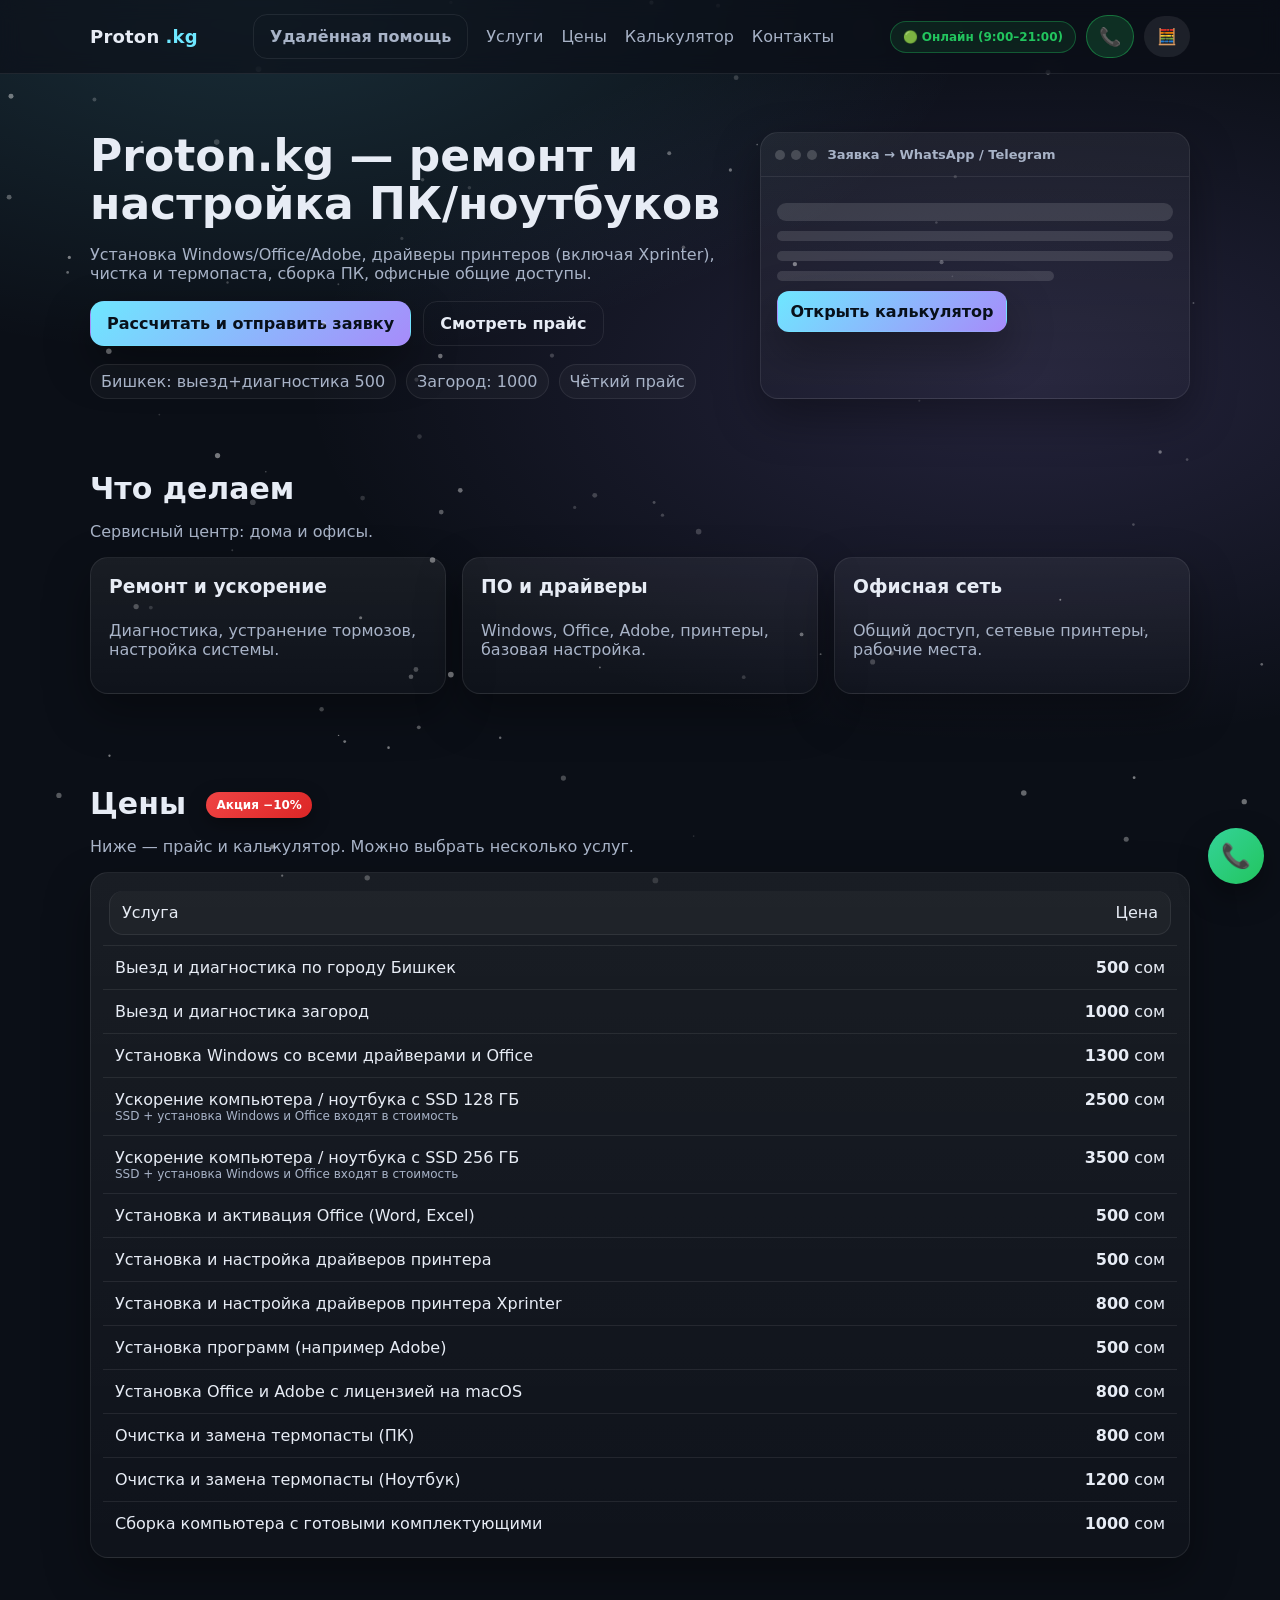
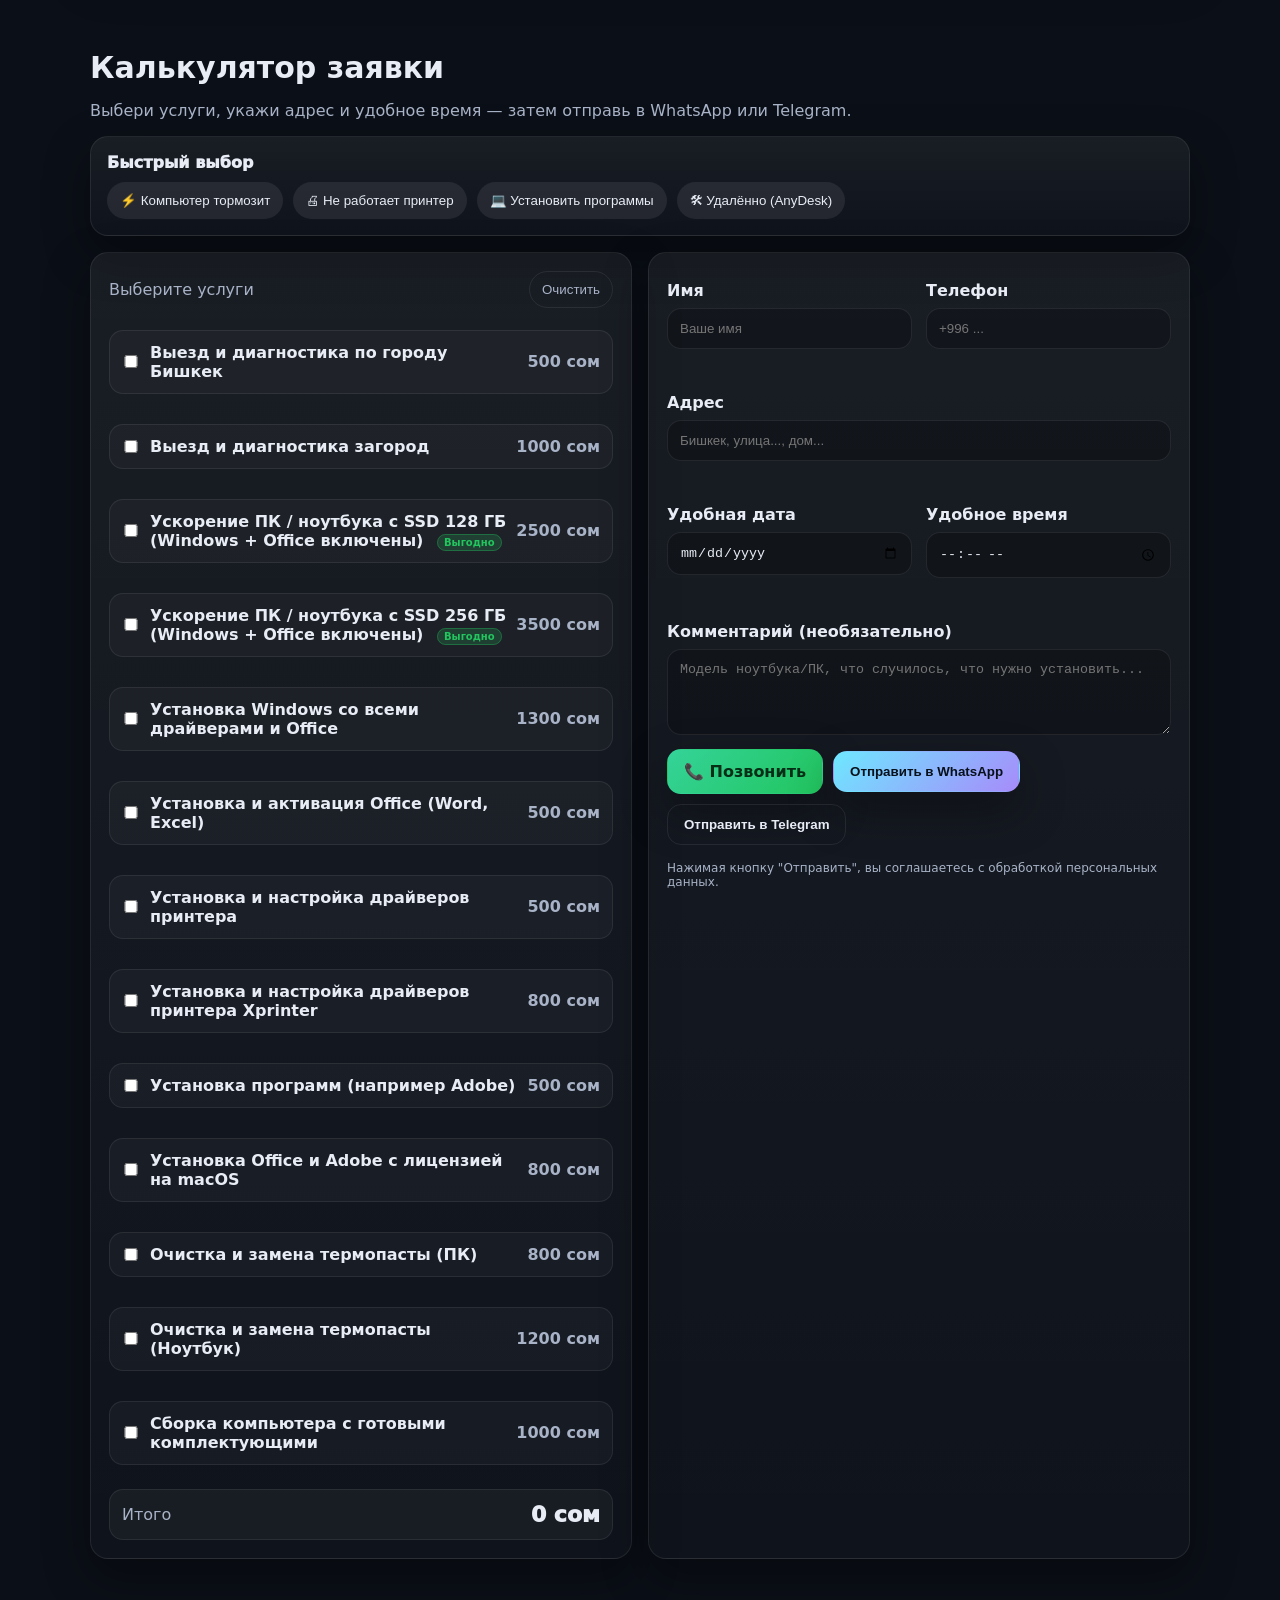
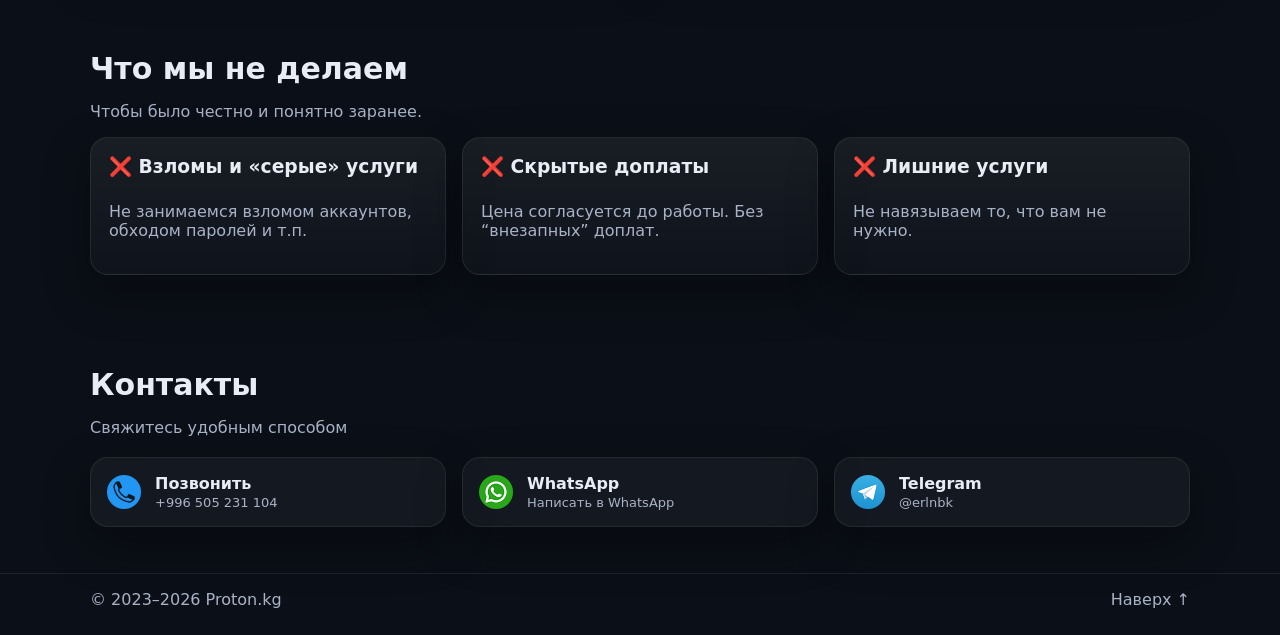
==== index.html @ 46af03fb "Update index.html" ====
<!doctype html>
<html lang="ru">
<head>
  <meta charset="UTF-8" />
  <meta name="viewport" content="width=device-width, initial-scale=1.0" />
  <title>Proton.kg — Сервисный центр ПК и ноутбуков в Бишкеке</title>
  <meta name="description" content="Ремонт ПК и ноутбуков, установка Windows/Office/Adobe, настройка принтеров, офисные сети. Калькулятор цены и заявка в WhatsApp/Telegram." />
  <meta name="theme-color" content="#0b0f17" />
  <link rel="stylesheet" href="styles.css" />
</head>

<body>
  
    <a class="call-float" href="tel:+996700123456" aria-label="Позвонить">
      📞
     </a>

    
    <canvas id="snow" aria-hidden="true"></canvas>
    

  <header class="header">
    <div class="container header__row">
      <a class="logo" href="index.html">Proton<span>.kg</span></a>



      <nav class="nav" id="nav">
        <a class="btn btn--ghost" href="remote.html">Удалённая помощь</a>
        <a href="#services">Услуги</a>
        <a href="#prices">Цены</a>
        <a href="#calc">Калькулятор</a>
        <a href="#contact">Контакты</a>
      </nav>

      <div class="header__actions">
        <span class="status-pill" id="onlineStatus">● Проверяем…</span>
        <a class="chip chip--call" href="tel:+996700123456" title="Позвонить">
           📞
         </a>

        <a class="chip" href="#calc" title="Сделать расчёт">🧮 </a>
        <button class="burger" id="burger" aria-label="Меню" aria-expanded="false">
          <span></span><span></span><span></span>
        </button>
      </div>
    </div>
  </header>

  <main id="top">
    <section class="hero">
      <div class="container hero__grid">
        <div>
          <h1>Proton.kg — ремонт и настройка ПК/ноутбуков</h1>
          <p class="muted">
            Установка Windows/Office/Adobe, драйверы принтеров (включая Xprinter),
            чистка и термопаста, сборка ПК, офисные общие доступы.
          </p>

          <div class="hero__actions">
            <a class="btn" href="#calc">Рассчитать и отправить заявку</a>
            <a class="btn btn--ghost" href="#prices">Смотреть прайс</a>
          </div>

          <div class="badges">
            <span class="badge">Бишкек: выезд+диагностика 500</span>
            <span class="badge">Загород: 1000</span>
            <span class="badge">Чёткий прайс</span>
          </div>
        </div>

        <div class="card preview">
          <div class="preview__head">
            <div class="preview__dots"><span></span><span></span><span></span></div>
            <div class="preview__title">Заявка → WhatsApp / Telegram</div>
          </div>
          <div class="preview__body">
            <div class="preview__line big"></div>
            <div class="preview__line"></div>
            <div class="preview__line"></div>
            <div class="preview__line w"></div>
            <a class="btn btn--small" href="#calc">Открыть калькулятор</a>
          </div>
        </div>
      </div>
    </section>

    <section class="section" id="services">
      <div class="container">
        <h2>Что делаем</h2>
        <p class="muted">Сервисный центр: дома и офисы.</p>

        <div class="grid3">
          <article class="card feature">
            <h3>Ремонт и ускорение</h3>
            <p class="muted">Диагностика, устранение тормозов, настройка системы.</p>
          </article>
          <article class="card feature">
            <h3>ПО и драйверы</h3>
            <p class="muted">Windows, Office, Adobe, принтеры, базовая настройка.</p>
          </article>
          <article class="card feature">
            <h3>Офисная сеть</h3>
            <p class="muted">Общий доступ, сетевые принтеры, рабочие места.</p>
          </article>
        </div>
      </div>
    </section>

    <section class="section" id="prices">
      <div class="container">
        <h2>Цены
             <span class="sale-badge" id="saleBadge">Акция −10%</span>
          </h2>
        <p class="muted">Ниже — прайс и калькулятор. Можно выбрать несколько услуг.</p>

        <div class="card tablecard">
          <div class="table">
            <div class="table__row table__head">
              <div>Услуга</div>
              <div class="right">Цена</div>
            </div>

            <div class="table__row"><div>Выезд и диагностика по городу Бишкек</div><div class="right"><b>500</b> сом</div></div>
            <div class="table__row"><div>Выезд и диагностика загород</div><div class="right"><b>1000</b> сом</div></div>
            <div class="table__row"><div>Установка Windows со всеми драйверами и Office</div><div class="right"><b>1300</b> сом</div></div>
            <div class="table__row">
              <div>
                Ускорение компьютера / ноутбука с SSD 128 ГБ
               <div class="muted tiny">
                 SSD + установка Windows и Office входят в стоимость
                 </div>
               </div>
               <div class="right"><b>2500</b> сом</div>
              </div>

          <div class="table__row">
          <div>
            Ускорение компьютера / ноутбука с SSD 256 ГБ
            <div class="muted tiny">
      SSD + установка Windows и Office входят в стоимость
    </div>
  </div>
  <div class="right"><b>3500</b> сом</div>
</div>
            <div class="table__row"><div>Установка и активация Office (Word, Excel)</div><div class="right"><b>500</b> сом</div></div>
            <div class="table__row"><div>Установка и настройка драйверов принтера</div><div class="right"><b>500</b> сом</div></div>
            <div class="table__row"><div>Установка и настройка драйверов принтера Xprinter</div><div class="right"><b>800</b> сом</div></div>
            <div class="table__row"><div>Установка программ (например Adobe)</div><div class="right"><b>500</b> сом</div></div>
            <div class="table__row"><div>Установка Office и Adobe с лицензией на macOS</div><div class="right"><b>800</b> сом</div></div>
            <div class="table__row"><div>Очистка и замена термопасты (ПК)</div><div class="right"><b>800</b> сом</div></div>
            <div class="table__row"><div>Очистка и замена термопасты (Ноутбук)</div><div class="right"><b>1200</b> сом</div></div>
            <div class="table__row"><div>Сборка компьютера с готовыми комплектующими</div><div class="right"><b>1000</b> сом</div></div>
          </div>
        </div>
      </div>
    </section>

    <!-- КАЛЬКУЛЯТОР -->
    <section class="section" id="calc">
      <div class="container">
        <h2>Калькулятор заявки</h2>
        <p class="muted">Выбери услуги, укажи адрес и удобное время — затем отправь в WhatsApp или Telegram.</p>
       <div class="card quick">
  <div class="quick__title">Быстрый выбор</div>
  <div class="quick__btns">
    <button class="chip" type="button" data-quick="slow">⚡ Компьютер тормозит</button>
    <button class="chip" type="button" data-quick="printer">🖨 Не работает принтер</button>
    <button class="chip" type="button" data-quick="programs">💻 Установить программы</button>
    <button class="chip" type="button" data-quick="remote">🛠 Удалённо (AnyDesk)</button>
  </div>
</div>

        <div class="grid2">
          <div class="card calc">
            <div class="calc__top">
              <div class="muted">Выберите услуги</div>
              <button class="chip chip--ghost" id="clearAll" type="button">Очистить</button>
            </div>

            <div class="calc__list" id="serviceList">
              <!-- чекбоксы генерируются JS -->
            </div>

            <div class="calc__sum">
              <div class="muted">Итого</div>
              <div class="sum"><span id="total">0</span> сом</div>
            </div>
          </div>

          <div class="card formcard">
            <form id="orderForm" novalidate>
              <div class="row">
                <label>
                  Имя
                  <input name="name" type="text" placeholder="Ваше имя" minlength="2" required />
                  <small class="err" data-err="name"></small>
                </label>

                <label>
                  Телефон
                  <input name="phone" type="tel" placeholder="+996 ..." required />
                  <small class="err" data-err="phone"></small>
                </label>
              </div>

              <label>
                Адрес
                <input name="address" type="text" placeholder="Бишкек, улица..., дом..." required />
                <small class="err" data-err="address"></small>
              </label>

              <div class="row">
                <label>
                  Удобная дата
                  <input name="date" type="date" required />
                  <small class="err" data-err="date"></small>
                </label>

                <label>
                  Удобное время
                  <input name="time" type="time" required />
                  <small class="err" data-err="time"></small>
                </label>
              </div>

              <label>
                Комментарий (необязательно)
                <textarea name="comment" rows="4" placeholder="Модель ноутбука/ПК, что случилось, что нужно установить..."></textarea>
              </label>

              <div class="form__actions">
                <a class="btn btn--call btn--icon" href="tel:+996505231104">
                     📞 Позвонить
                </a>
                <button class="btn" type="button" id="sendWA">Отправить в WhatsApp</button>
                <button class="btn btn--ghost" type="button" id="sendTG">Отправить в Telegram</button>
              </div>

              <p class="muted" id="orderStatus" aria-live="polite"></p>

              <p class="muted tiny">
                Нажимая кнопку "Отправить", вы соглашаетесь с обработкой персональных данных.
              </p>
            </form>
          </div>
        </div>
      </div>
    </section>
    <section class="section" id="not-do">
  <div class="container">
    <h2>Что мы не делаем</h2>
    <p class="muted">Чтобы было честно и понятно заранее.</p>

    <div class="grid3">
      <div class="card feature">
        <h3>❌ Взломы и «серые» услуги</h3>
        <p class="muted">Не занимаемся взломом аккаунтов, обходом паролей и т.п.</p>
      </div>
      <div class="card feature">
        <h3>❌ Скрытые доплаты</h3>
        <p class="muted">Цена согласуется до работы. Без “внезапных” доплат.</p>
      </div>
      <div class="card feature">
        <h3>❌ Лишние услуги</h3>
        <p class="muted">Не навязываем то, что вам не нужно.</p>
      </div>
    </div>
  </div>
</section>


    <section class="section" id="contact">
  <div class="container">
    <h2>Контакты</h2>
    <p class="muted">Свяжитесь удобным способом</p>

    <div class="contacts-grid">
      
      <!-- ЗВОНОК -->
      <a class="contact-card" href="tel:+996700123456">
        <img src="assets/icons/phone.png" alt="Позвонить">
        <div>
          <div class="contact-title">Позвонить</div>
          <div class="contact-sub">+996 505 231 104</div>
        </div>
      </a>

      <!-- WHATSAPP -->
      <a class="contact-card" 
         href="https://wa.me/996505231104" 
         target="_blank" rel="noopener">
        <img src="assets/icons/whatsapp.png" alt="WhatsApp">
        <div>
          <div class="contact-title">WhatsApp</div>
          <div class="contact-sub">Написать в WhatsApp</div>
        </div>
      </a>

      <!-- TELEGRAM -->
      <a class="contact-card" 
         href="https://t.me/erlnbk" 
         target="_blank" rel="noopener">
        <img src="assets/icons/telegram.png" alt="Telegram">
        <div>
          <div class="contact-title">Telegram</div>
          <div class="contact-sub">@erlnbk</div>
        </div>
      </a>

    </div>
  </div>
</section>

  </main>

  <footer class="footer">
    <div class="container footer__row">
      <span class="muted">© 2023–<span id="year"></span> Proton.kg</span>
      <a class="muted" href="#top">Наверх ↑</a>
    </div>
  </footer>

  <script src="script.js"></script>
</body>
</html>
---- styles.css ----
:root{
  --bg:#0b0f17;
  --card:#121826;
  --text:#e7ecf5;
  --muted:#a8b3c7;
  --line:rgba(255,255,255,.08);
  --accent:#6ee7ff;
  --accent2:#a78bfa;
  --shadow: 0 18px 45px rgba(0,0,0,.35);
  --r:18px;
}

*{box-sizing:border-box}
html{scroll-behavior:smooth}
body{
  margin:0;
  font-family: ui-sans-serif, system-ui, -apple-system, Segoe UI, Roboto, Arial, "Noto Sans";
  background: radial-gradient(1200px 600px at 20% 0%, rgba(110,231,255,.14), transparent 60%),
              radial-gradient(1200px 600px at 80% 10%, rgba(167,139,250,.16), transparent 60%),
              var(--bg);
  color:var(--text);
}

a{color:inherit; text-decoration:none}
.container{width:min(1100px, 92%); margin:0 auto}

.muted{color:var(--muted)}
.right{text-align:right}
.tiny{font-size:12px}

.header{
  position:sticky; top:0; z-index:50;
  background: rgba(11,15,23,.65);
  backdrop-filter: blur(10px);
  border-bottom:1px solid var(--line);
}
.header__row{
  display:flex; align-items:center; justify-content:space-between;
  padding:14px 0;
  gap:14px;
}
.logo{
  font-weight:900;
  letter-spacing:.2px;
  font-size:18px;
}
.logo span{color:var(--accent)}

.nav{display:flex; gap:18px; align-items:center}
.nav a{color:var(--muted)}
.nav a:hover{color:var(--text)}

.header__actions{display:flex; align-items:center; gap:10px}

.burger{
  display:none;
  width:44px; height:40px;
  border:1px solid var(--line);
  border-radius:12px;
  background:transparent;
  cursor:pointer;
}
.burger span{
  display:block; height:2px; width:18px;
  background:var(--text);
  margin:4px auto;
  transition:.2s;
}

.hero{padding:58px 0 26px}
.hero__grid{
  display:grid;
  grid-template-columns: 1.2fr .8fr;
  gap:26px;
  align-items:stretch;
}
h1{font-size:44px; line-height:1.1; margin:0 0 12px}
h2{font-size:30px; margin:0 0 10px}
h3{margin:0 0 8px}

.hero__actions{display:flex; gap:12px; margin:18px 0}
.btn{
  display:inline-flex; align-items:center; justify-content:center;
  padding:12px 16px;
  border-radius:14px;
  border:1px solid transparent;
  background: linear-gradient(135deg, var(--accent), var(--accent2));
  color:#08101a;
  font-weight:800;
  box-shadow: var(--shadow);
  cursor:pointer;
}
.btn:hover{transform: translateY(-1px)}
.btn--ghost{
  background:transparent;
  color:var(--text);
  border-color: var(--line);
  box-shadow:none;
}
.btn--small{padding:10px 12px; border-radius:12px; font-weight:800}

.chip{
  display:inline-flex; align-items:center; justify-content:center;
  gap:8px;
  padding:10px 12px;
  border-radius:999px;
  border:1px solid transparent;
  background: rgba(255,255,255,.08);
  color:var(--text);
}
.chip:hover{background: rgba(255,255,255,.11)}
.chip--ghost{background:transparent; border-color:var(--line); color:var(--muted)}

.badges{display:flex; gap:10px; flex-wrap:wrap}
.badge{
  padding:7px 10px;
  border:1px solid var(--line);
  border-radius:999px;
  color:var(--muted);
  background: rgba(255,255,255,.03);
}

.mini{
  margin-top:16px;
  display:grid;
  grid-template-columns:repeat(3,1fr);
  gap:12px;
}
.mini__item{
  border:1px solid var(--line);
  border-radius: var(--r);
  padding:12px;
  background: rgba(255,255,255,.03);
}
.mini__k{font-weight:800}
.mini__v{font-size:20px; font-weight:900; margin-top:6px}
.mini__s{font-size:12px; margin-top:4px}

.section{padding:46px 0}

.card{
  background: linear-gradient(180deg, rgba(255,255,255,.06), rgba(255,255,255,.02));
  border:1px solid var(--line);
  border-radius: var(--r);
  box-shadow: var(--shadow);
}

.preview{overflow:hidden}
.preview__head{
  display:flex; align-items:center; gap:10px;
  padding:14px;
  border-bottom:1px solid var(--line);
}
.preview__dots{display:flex; gap:6px}
.preview__dots span{
  width:10px; height:10px; border-radius:999px;
  background: rgba(255,255,255,.18);
}
.preview__title{color:var(--muted); font-weight:700; font-size:13px}

.preview__body{padding:16px}
.preview__line{
  height:10px; border-radius:999px;
  background: rgba(255,255,255,.12);
  margin:10px 0;
}
.preview__line.big{height:18px}
.preview__line.w{width:70%}
.preview__tiles{display:grid; grid-template-columns:repeat(3,1fr); gap:10px; margin:14px 0}
.tile{
  padding:12px;
  border-radius:14px;
  background: rgba(255,255,255,.08);
  border:1px solid var(--line);
}
.tile__t{font-weight:900}
.tile__s{font-size:12px; margin-top:4px}

.grid3{
  display:grid;
  grid-template-columns: repeat(3, 1fr);
  gap:16px;
  margin-top:16px;
}
.grid2{
  display:grid;
  grid-template-columns: 1fr 1fr;
  gap:16px;
  margin-top:16px;
}
.feature{padding:18px}
.faq{padding:18px}

.section__head{
  display:flex;
  align-items:flex-end;
  justify-content:space-between;
  gap:14px;
  flex-wrap:wrap;
}
.tools{display:flex; gap:10px; align-items:center}

.search{
  width:min(420px, 86vw);
  padding:12px 12px;
  border-radius:14px;
  border:1px solid var(--line);
  background: rgba(0,0,0,.22);
  color:var(--text);
  outline:none;
}
.search:focus{border-color: rgba(110,231,255,.45)}

.tablecard{padding:12px}
.table{display:flex; flex-direction:column}
.table__row{
  display:grid;
  grid-template-columns: 1fr 160px;
  gap:12px;
  padding:12px;
  border-top:1px solid var(--line);
}
.table__row:first-child{border-top:none}
.table__head{
  background: rgba(255,255,255,.03);
  border-radius: 14px;
  border:1px solid var(--line);
  margin:6px 6px 10px;
}
.table__head + .table__row{border-top:1px solid var(--line)}
.name{line-height:1.2}
.table__footer{padding:10px 12px}

.contactcard{padding:18px}
.contactcard__row{
  display:flex; justify-content:space-between; gap:12px;
  padding:10px 0;
  border-bottom:1px solid var(--line);
}
.contactcard__row:last-of-type{border-bottom:none}
.contactcard__v{font-weight:900}
.contactcard__cta{display:flex; gap:12px; margin-top:16px; flex-wrap:wrap}

.formcard{padding:18px}
label{display:block; font-weight:800; margin:10px 0; color:var(--text)}
input, textarea{
  width:100%;
  margin-top:8px;
  padding:12px 12px;
  border-radius:14px;
  border:1px solid var(--line);
  background: rgba(0,0,0,.22);
  color:var(--text);
  outline:none;
}
input:focus, textarea:focus{border-color: rgba(110,231,255,.45)}
.row{display:grid; grid-template-columns:1fr 1fr; gap:14px}
.err{display:block; min-height:18px; margin-top:6px; color:#ffb4b4; font-weight:700}
.form__actions{display:flex; gap:10px; align-items:center; flex-wrap:wrap; margin-top:10px}

.footer{
  border-top:1px solid var(--line);
  padding:16px 0 26px;
}
.footer__row{display:flex; justify-content:space-between; align-items:center}

@media (max-width: 900px){
  h1{font-size:36px}
  .hero__grid{grid-template-columns:1fr}
  .mini{grid-template-columns:1fr}
}

@media (max-width: 720px){
  .nav{
    position:fixed; inset:64px 16px auto 16px;
    background: rgba(18,24,38,.94);
    border:1px solid var(--line);
    border-radius: var(--r);
    padding:14px;
    display:none;
    flex-direction:column;
    gap:12px;
  }
  .nav.open{display:flex}
  .burger{display:block}
  .grid3{grid-template-columns:1fr}
  .grid2{grid-template-columns:1fr}
  .row{grid-template-columns:1fr}
  .table__row{grid-template-columns:1fr; }
  .right{text-align:left}
}


/* --- Calculator styles --- */
.calc{padding:18px}
.calc__top{display:flex; align-items:center; justify-content:space-between; gap:12px; flex-wrap:wrap}
.calc__list{margin-top:12px; display:flex; flex-direction:column; gap:10px}
.sitem{
  display:grid;
  grid-template-columns: 18px 1fr auto;
  gap:10px;
  align-items:center;
  padding:12px;
  border-radius:14px;
  border:1px solid var(--line);
  background: rgba(255,255,255,.03);
  cursor:pointer;
}
.sitem input{margin:0}
.sitem__name{font-weight:800}
.sitem__price{color:var(--muted); font-weight:800}
.calc__sum{
  margin-top:14px;
  display:flex;
  justify-content:space-between;
  align-items:center;
  padding:12px;
  border-radius:14px;
  border:1px solid var(--line);
  background: rgba(255,255,255,.04);
}
.sum{font-size:22px; font-weight:1000}
/* --- Icons in buttons --- */
.btn--icon { gap: 10px; }
.icon{
  width:18px; height:18px;
  object-fit:contain;
  filter: drop-shadow(0 6px 12px rgba(0,0,0,.35));
}

/* --- New Year Garland --- */
.ny-garland{
  position: fixed;
  top: 56px; /* чуть ниже шапки */
  left: 0;
  width: 100%;
  height: 14px;
  z-index: 60;
  pointer-events: none;
  display:flex;
  justify-content:center;
  gap:10px;
  padding: 0 12px;
  opacity: .95;
}
.ny-garland::before{
  content:"";
  width: min(980px, 92%);
  height: 14px;
  border-top: 2px solid rgba(255,255,255,.18);
  border-radius: 999px;
  display:block;
}
.ny-garland::after{
  content:"";
  position:absolute;
  width: min(980px, 92%);
  height: 14px;
  top: -2px;
  left: 50%;
  transform: translateX(-50%);
  background:
    radial-gradient(circle at 6% 90%, rgba(255,70,70,.95) 0 4px, transparent 5px),
    radial-gradient(circle at 16% 90%, rgba(255,220,90,.95) 0 4px, transparent 5px),
    radial-gradient(circle at 26% 90%, rgba(110,231,255,.95) 0 4px, transparent 5px),
    radial-gradient(circle at 36% 90%, rgba(167,139,250,.95) 0 4px, transparent 5px),
    radial-gradient(circle at 46% 90%, rgba(90,255,170,.95) 0 4px, transparent 5px),
    radial-gradient(circle at 56% 90%, rgba(255,150,70,.95) 0 4px, transparent 5px),
    radial-gradient(circle at 66% 90%, rgba(255,70,200,.95) 0 4px, transparent 5px),
    radial-gradient(circle at 76% 90%, rgba(110,231,255,.95) 0 4px, transparent 5px),
    radial-gradient(circle at 86% 90%, rgba(255,220,90,.95) 0 4px, transparent 5px),
    radial-gradient(circle at 96% 90%, rgba(255,70,70,.95) 0 4px, transparent 5px);
  filter: drop-shadow(0 10px 18px rgba(0,0,0,.35));
  animation: twinkle 2.2s infinite ease-in-out;
}
@keyframes twinkle{
  0%, 100% { opacity:.65; }
  50% { opacity:1; }
}

/* --- Snow canvas --- */
#snow{
  position: fixed;
  inset: 0;
  width: 100%;
  height: 100%;
  z-index: 20;
  pointer-events: none;
  opacity: .55;
}
@media (prefers-reduced-motion: reduce){
  #snow{ display:none; }
  .ny-garland::after{ animation:none; }
}
/* --- Call button --- */
.btn--call{
  background: linear-gradient(135deg, #34d399, #22c55e);
  color:#052e16;
  font-weight:900;
}
.btn--call:hover{
  transform: translateY(-1px) scale(1.02);
}

.chip--call{
  background: rgba(34,197,94,.18);
  border:1px solid rgba(34,197,94,.45);
  font-size:18px;
}
.chip--call:hover{
  background: rgba(34,197,94,.28);
}
.call-float{
  position: fixed;
  right: 16px;
  bottom: 16px;
  width: 56px;
  height: 56px;
  border-radius: 50%;
  background: linear-gradient(135deg, #34d399, #22c55e);
  display:flex;
  align-items:center;
  justify-content:center;
  font-size:24px;
  color:#052e16;
  box-shadow: 0 12px 30px rgba(0,0,0,.35);
  z-index: 80;
}
.call-float:hover{
  transform: scale(1.06);
}
.call-float:active{
  transform: scale(0.98);
}
/* === Santa Hat on .kg === */
.kg-santa{
  position: relative;
  display: inline-block;
  margin-left: 2px;
  color: var(--accent);
  font-weight: 900;
}

.santa-hat{
  position: absolute;
  top: -14px;
  left: -6px;
  width: 34px;
  height: 18px;
  background: #d32f2f;
  border-radius: 6px 6px 12px 12px;
  transform: rotate(-12deg);
  box-shadow: 0 4px 10px rgba(0,0,0,.35);
}

.santa-hat::before{
  content:"";
  position:absolute;
  top:-6px;
  left:6px;
  width:22px;
  height:10px;
  background:#fff;
  border-radius:999px;
}

.santa-hat::after{
  content:"";
  position:absolute;
  right:-6px;
  top:8px;
  width:8px;
  height:8px;
  background:#fff;
  border-radius:50%;
  box-shadow: 0 2px 6px rgba(0,0,0,.25);
}

/* Адаптация под мобильные */
@media (max-width: 480px){
  .santa-hat{
    transform: rotate(-10deg) scale(.9);
    top:-12px;
  }
}
/* === Santa Hat on .kg (subtle) === */
.kg-santa{
  position: relative;
  display: inline-block;
  margin-left: 2px;
  color: var(--accent);
  font-weight: 900;
}

.santa-hat{
  position: absolute;
  top: -13px;
  left: -6px;
  width: 32px;
  height: 16px;
  background: #d32f2f;
  border-radius: 6px 6px 12px 12px;
  transform: rotate(-10deg);
  box-shadow: 0 4px 10px rgba(0,0,0,.28);
  transform-origin: 10px 14px;
  animation: hat-sway 3.8s ease-in-out infinite;
  opacity: .95;
}

.santa-hat::before{
  content:"";
  position:absolute;
  top:-6px;
  left:6px;
  width:22px;
  height:9px;
  background:#fff;
  border-radius:999px;
  box-shadow: 0 2px 6px rgba(0,0,0,.12);
}

.santa-hat::after{
  content:"";
  position:absolute;
  right:-6px;
  top:8px;
  width:8px;
  height:8px;
  background:#fff;
  border-radius:50%;
  box-shadow: 0 2px 6px rgba(0,0,0,.18);
}

@keyframes hat-sway{
  0%, 100% { transform: rotate(-10deg) translateY(0); }
  50%      { transform: rotate(-6deg) translateY(1px); }
}

/* Уважение к настройке "уменьшить анимации" */
@media (prefers-reduced-motion: reduce){
  .santa-hat{ animation: none; }
}

/* Чуть меньше на очень маленьких экранах */
@media (max-width: 480px){
  .santa-hat{
    top:-12px;
    transform: rotate(-10deg) scale(.92);
  }
}
/* === New Year Sale Badge === */
.sale-badge{
  display:inline-block;
  margin-left:10px;
  padding:6px 10px;
  font-size:12px;
  font-weight:900;
  border-radius:999px;
  background: linear-gradient(135deg, #ef4444, #dc2626);
  color:#fff;
  vertical-align:middle;
  box-shadow: 0 6px 18px rgba(0,0,0,.35);
}
.sale-badge:hover{
  transform: translateY(-1px) scale(1.05);
}
.tag-mini{
  margin-left:8px;
  padding:2px 6px;
  font-size:10px;
  font-weight:900;
  border-radius:999px;
  background: rgba(34,197,94,.18);
  color:#22c55e;
  border:1px solid rgba(34,197,94,.35);
}
/* === Clickable Contacts === */
.contacts-grid{
  margin-top:20px;
  display:grid;
  grid-template-columns: repeat(3, 1fr);
  gap:16px;
}

.contact-card{
  display:flex;
  align-items:center;
  gap:14px;
  padding:16px;
  border-radius:18px;
  border:1px solid var(--line);
  background: rgba(255,255,255,.04);
  box-shadow: var(--shadow);
  transition: transform .2s ease, background .2s ease;
}

.contact-card:hover{
  transform: translateY(-2px);
  background: rgba(255,255,255,.07);
}

.contact-card img{
  width:34px;
  height:34px;
  object-fit:contain;
}

.contact-title{
  font-weight:900;
  font-size:16px;
}

.contact-sub{
  font-size:13px;
  color:var(--muted);
  margin-top:2px;
}

/* Mobile */
@media (max-width: 720px){
  .contacts-grid{
    grid-template-columns:1fr;
  }
}
.nav a.active{ color: var(--text); font-weight: 900; }
/* Ровные карточки в гриде */
.grid3 > .card{
  height: 100%;
  display: flex;
  flex-direction: column;
}

/* Внутри прайс-карточек кнопку вниз */
.price{
  display:flex;
  flex-direction:column;
  height:100%;
}

.price .btn{
  margin-top:auto;     /* кнопка всегда внизу */
  align-self:flex-start;
}
/* === Online status pill === */
.status-pill{
  display:inline-flex;
  align-items:center;
  gap:8px;
  padding:8px 12px;
  border-radius:999px;
  border:1px solid var(--line);
  background: rgba(255,255,255,.04);
  color: var(--muted);
  font-weight:900;
  font-size:12px;
  white-space: nowrap;
}
.status-pill.on{ color:#22c55e; border-color: rgba(34,197,94,.35); background: rgba(34,197,94,.10); }
.status-pill.off{ color:#f59e0b; border-color: rgba(245,158,11,.35); background: rgba(245,158,11,.10); }
/* === Quick scenarios === */
.quick{ padding:16px; margin-top:16px; }
.quick__title{ font-weight:1000; margin-bottom:10px; }
.quick__btns{ display:flex; gap:10px; flex-wrap:wrap; }
/* === Logo hover animation (clean & subtle) === */
.logo{
  display:flex;
  align-items:center;
  gap:6px;
  transition: transform .25s ease;
  will-change: transform;
}

.logo-img{
  height:34px;
  width:auto;
  transition:
    transform .35s ease,
    filter .35s ease;
  will-change: transform;
}

.kg-santa{
  transition:
    color .25s ease,
    transform .25s ease;
}

/* Hover effect */
.logo:hover{
  transform: translateY(-1px);
}

.logo:hover .logo-img{
  transform: scale(1.03);
  filter: drop-shadow(0 6px 14px rgba(110,231,255,.25));
}

.logo:hover .kg-santa{
  color: var(--accent);
  transform: translateY(-1px);
}

/* Santa hat reacts slightly */
.logo:hover .santa-hat{
  animation: hat-hover 0.9s ease-in-out;
}

/* Gentle hat movement */
@keyframes hat-hover{
  0%   { transform: rotate(-10deg) translateY(0); }
  50%  { transform: rotate(-6deg) translateY(1px); }
  100% { transform: rotate(-10deg) translateY(0); }
}

/* Respect reduced motion */
@media (prefers-reduced-motion: reduce){
  .logo,
  .logo-img,
  .kg-santa,
  .santa-hat{
    transition:none;
    animation:none;
  }
}
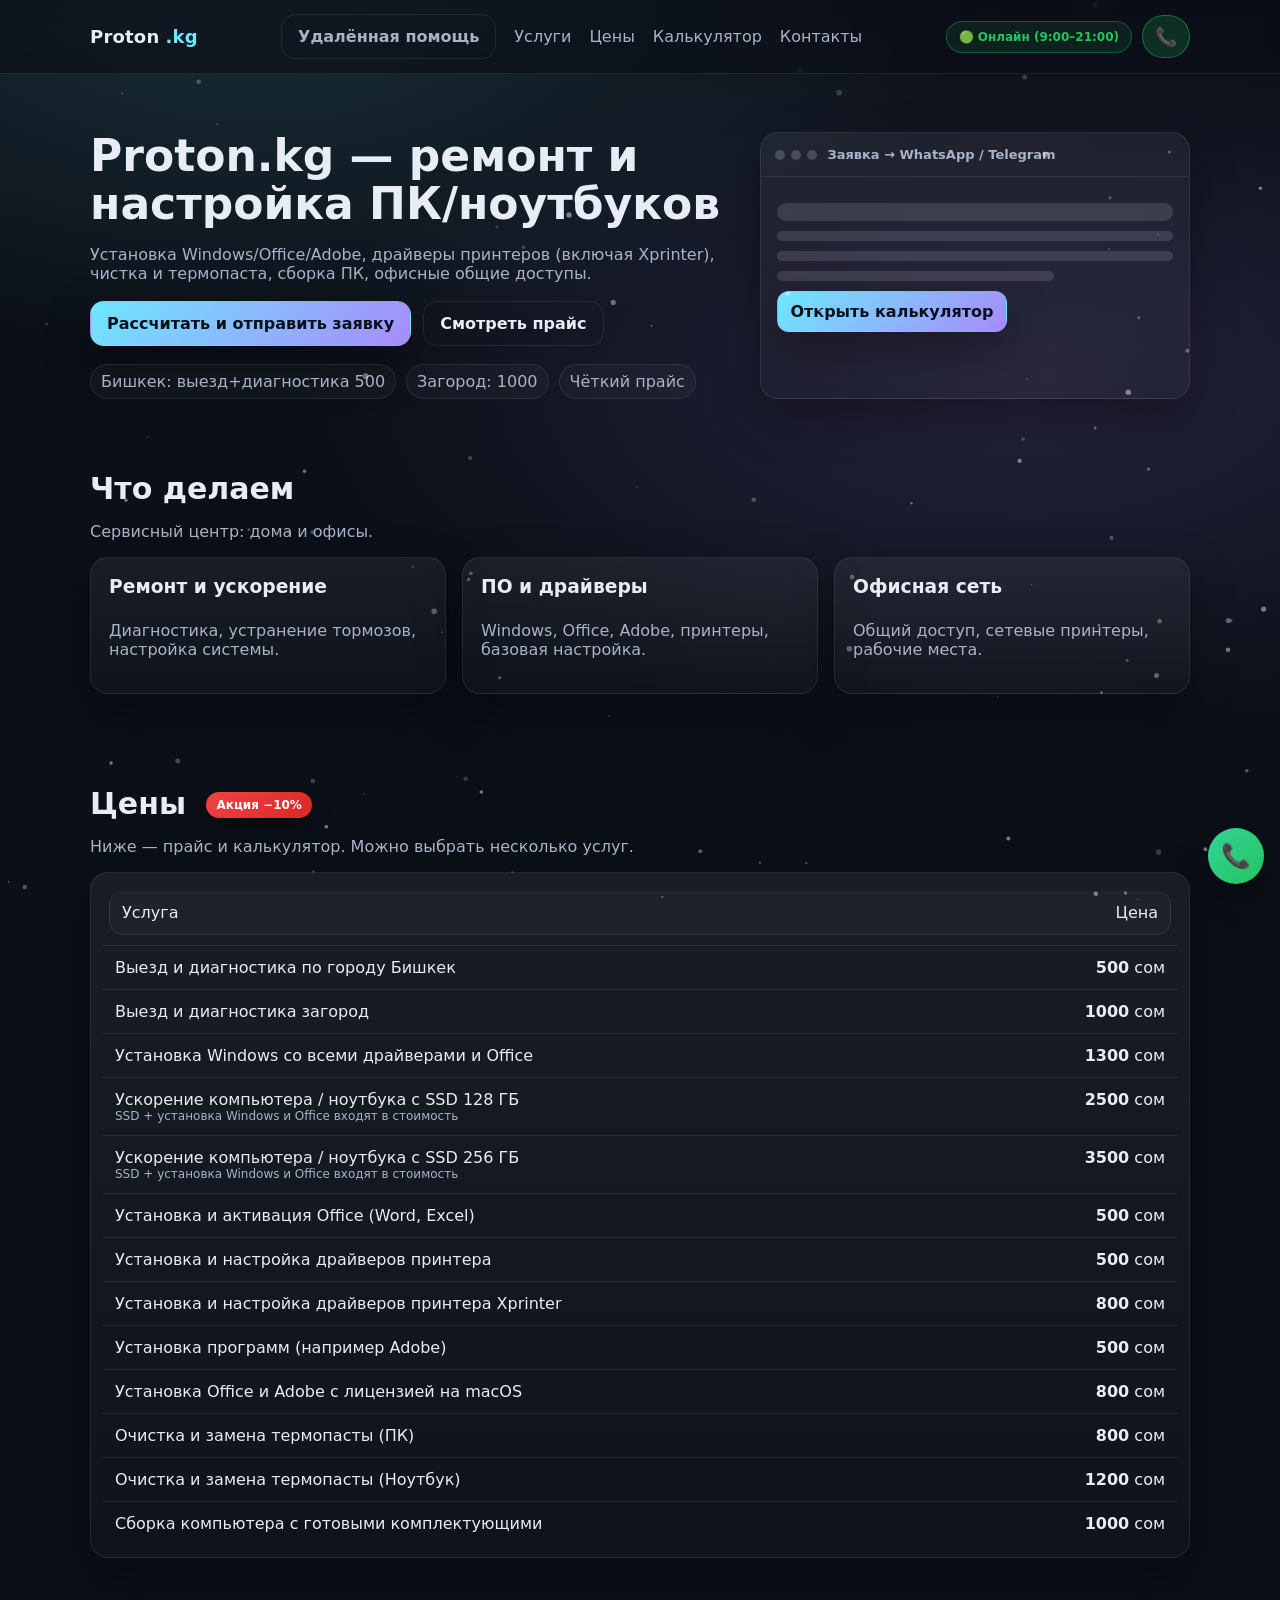
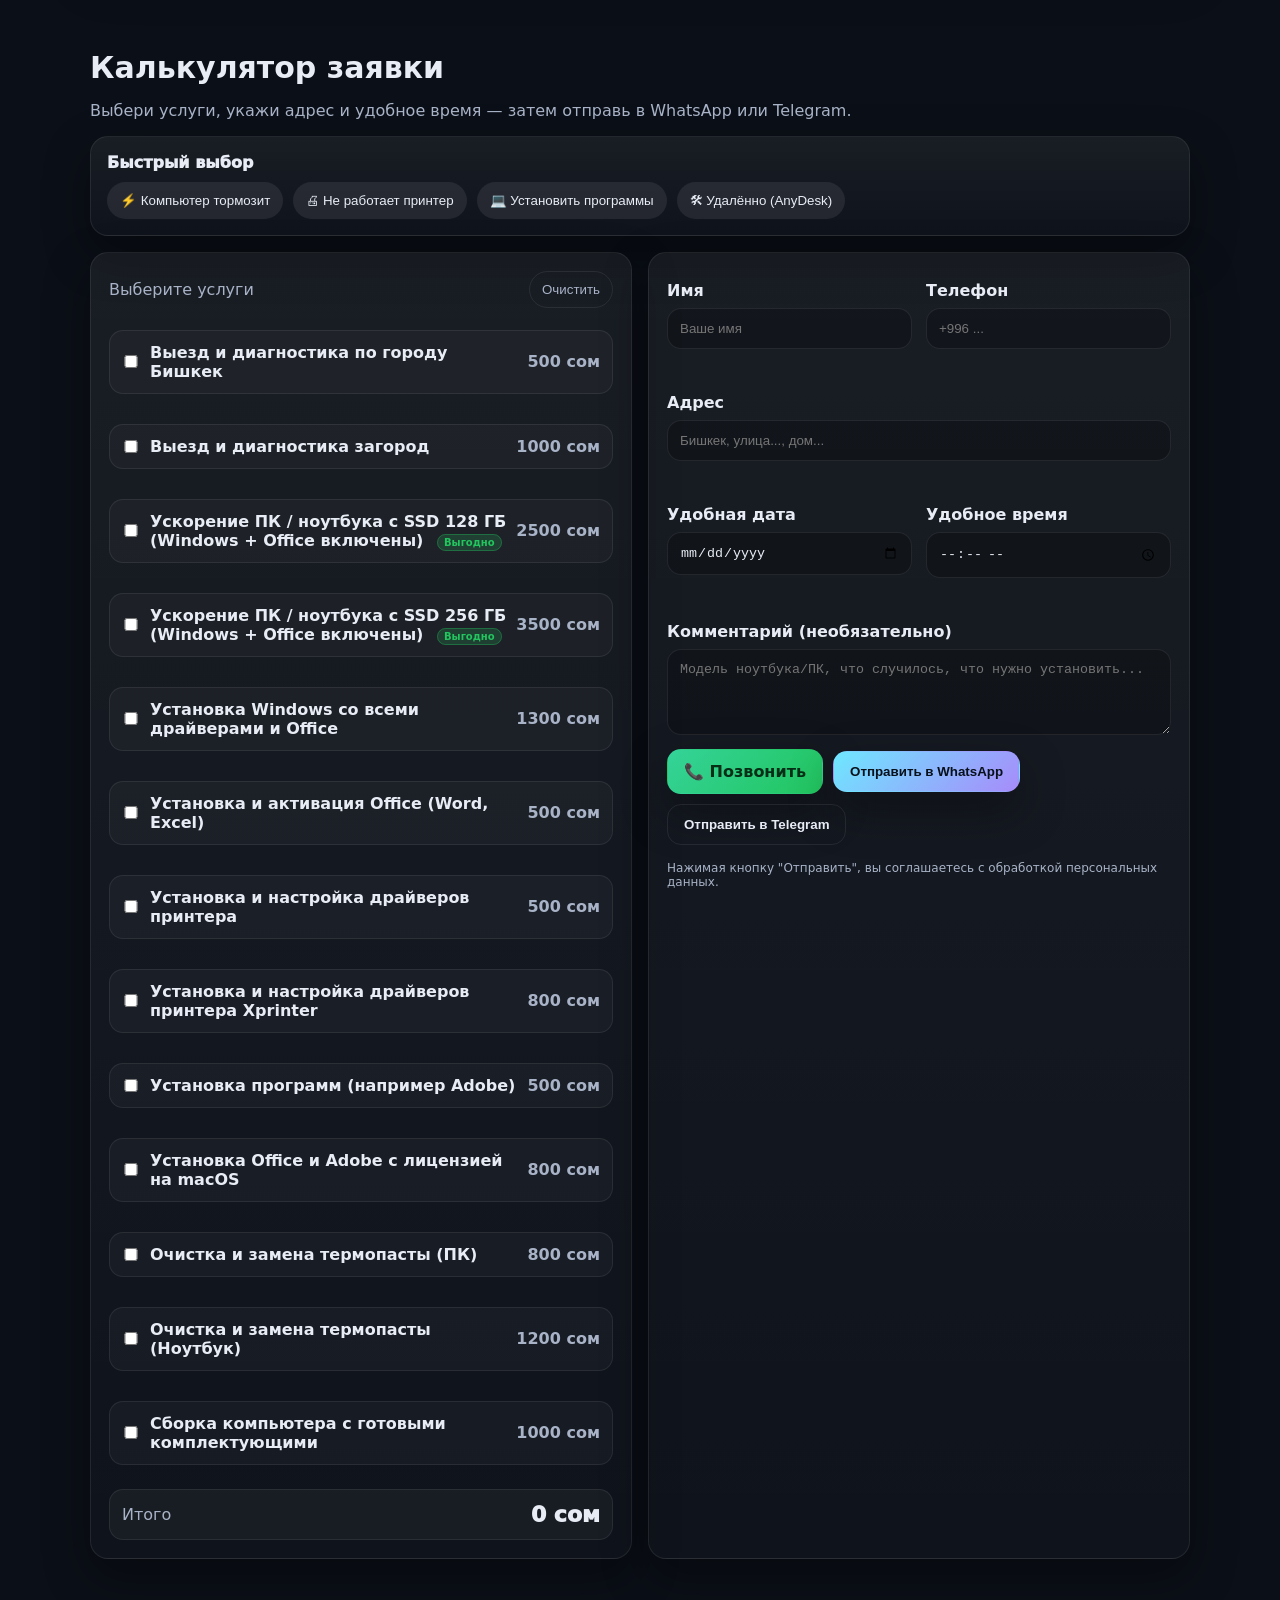
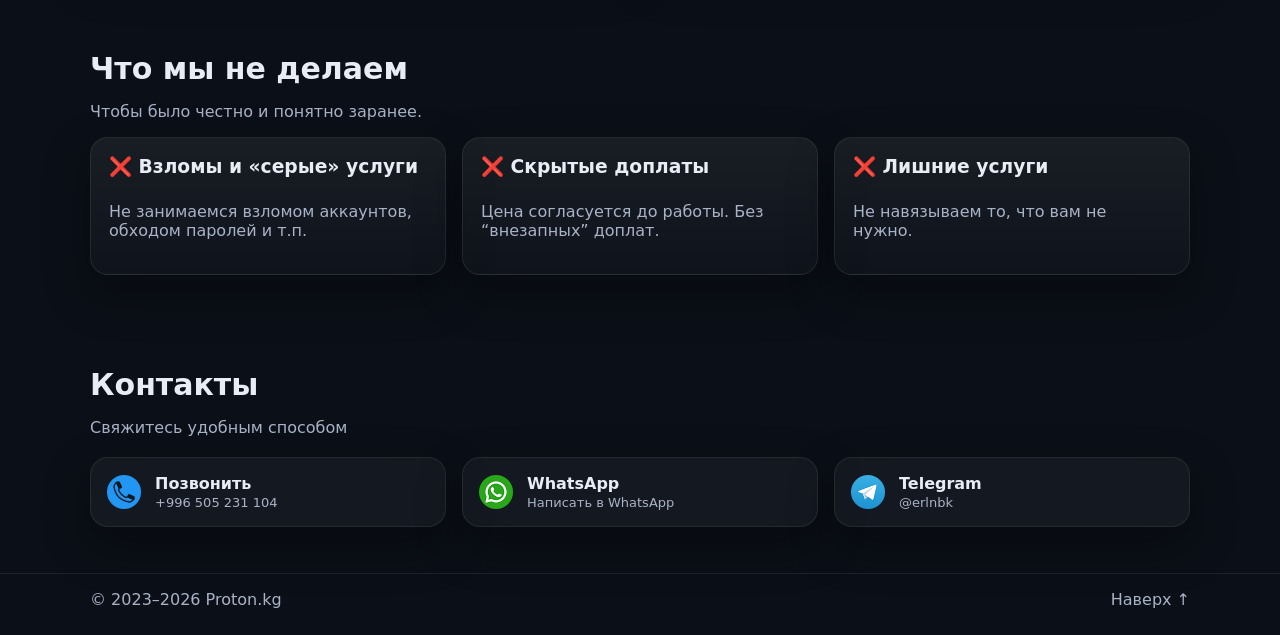
==== commit 8329c238: "Update index.html" ====
--- a/index.html
+++ b/index.html
@@ -38,8 +38,6 @@
         <a class="chip chip--call" href="tel:+996700123456" title="Позвонить">
            📞
          </a>
-
-        <a class="chip" href="#calc" title="Сделать расчёт">🧮 </a>
         <button class="burger" id="burger" aria-label="Меню" aria-expanded="false">
           <span></span><span></span><span></span>
         </button>
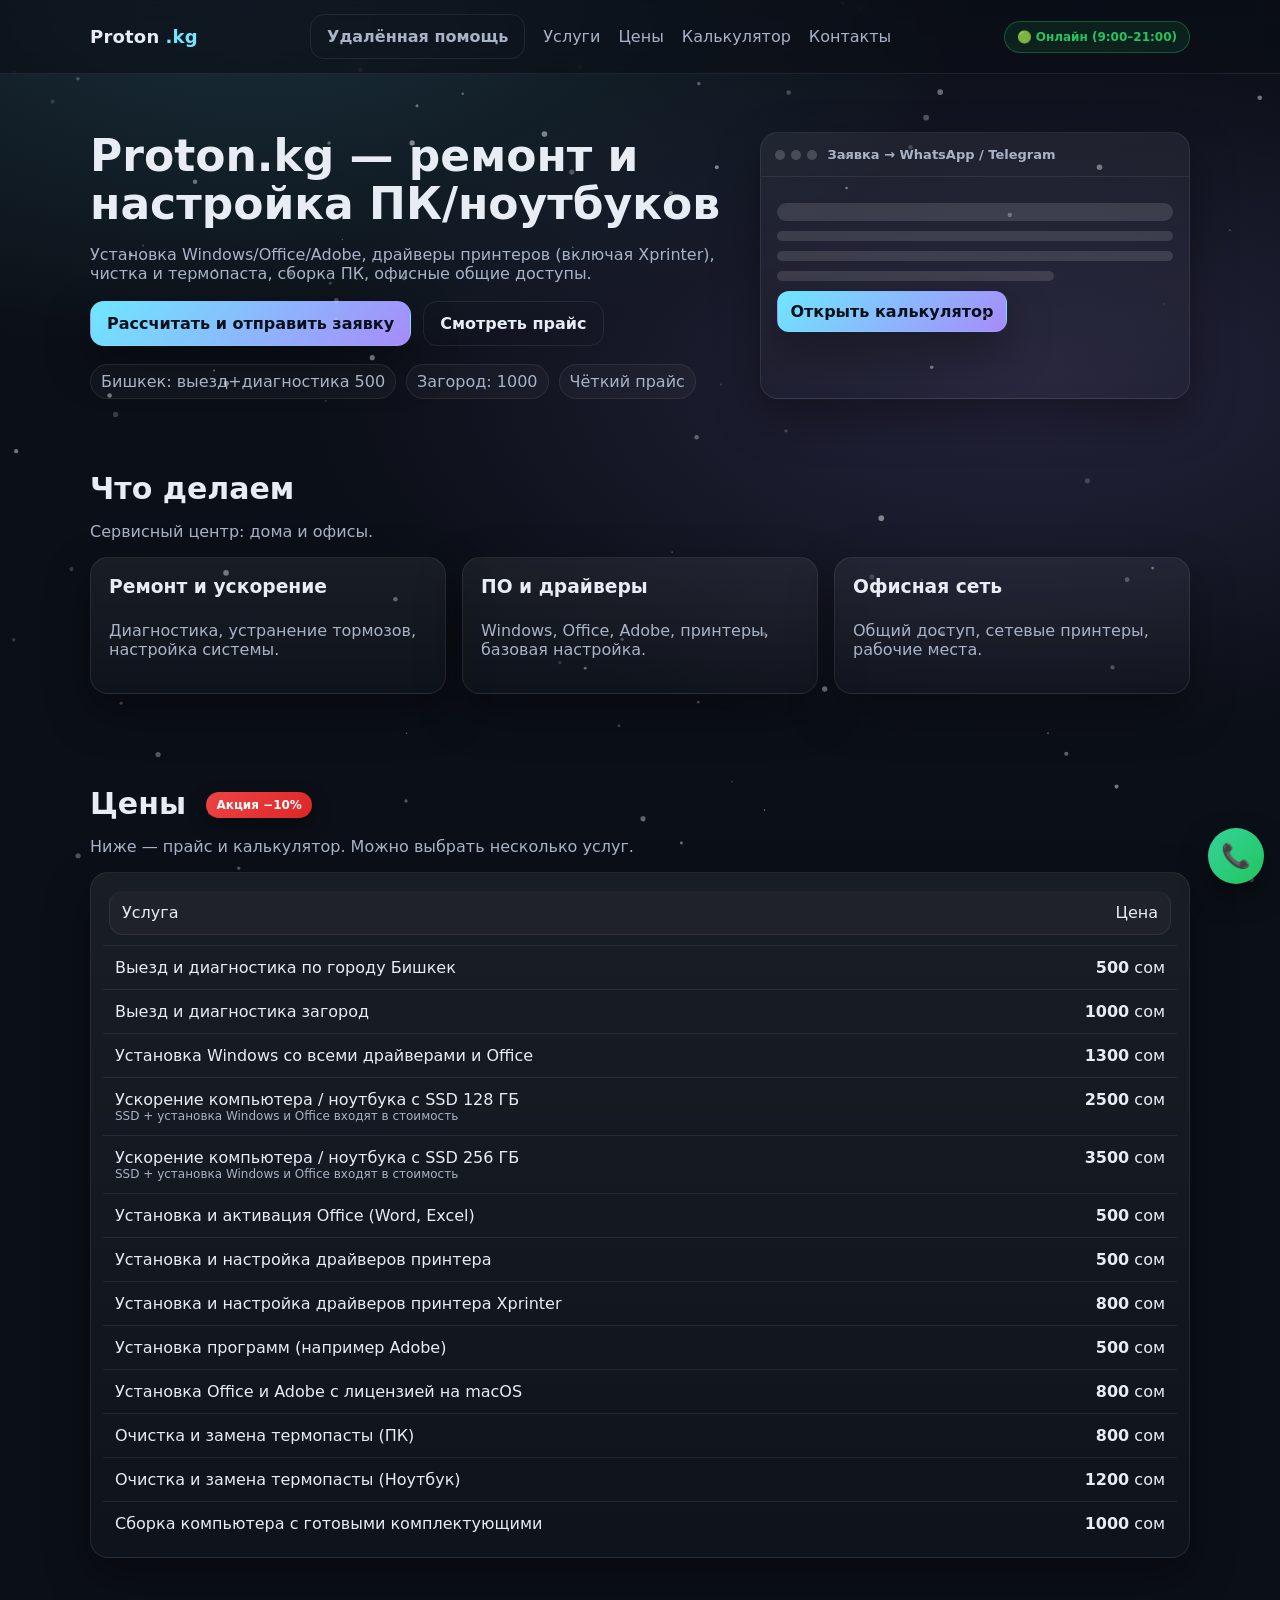
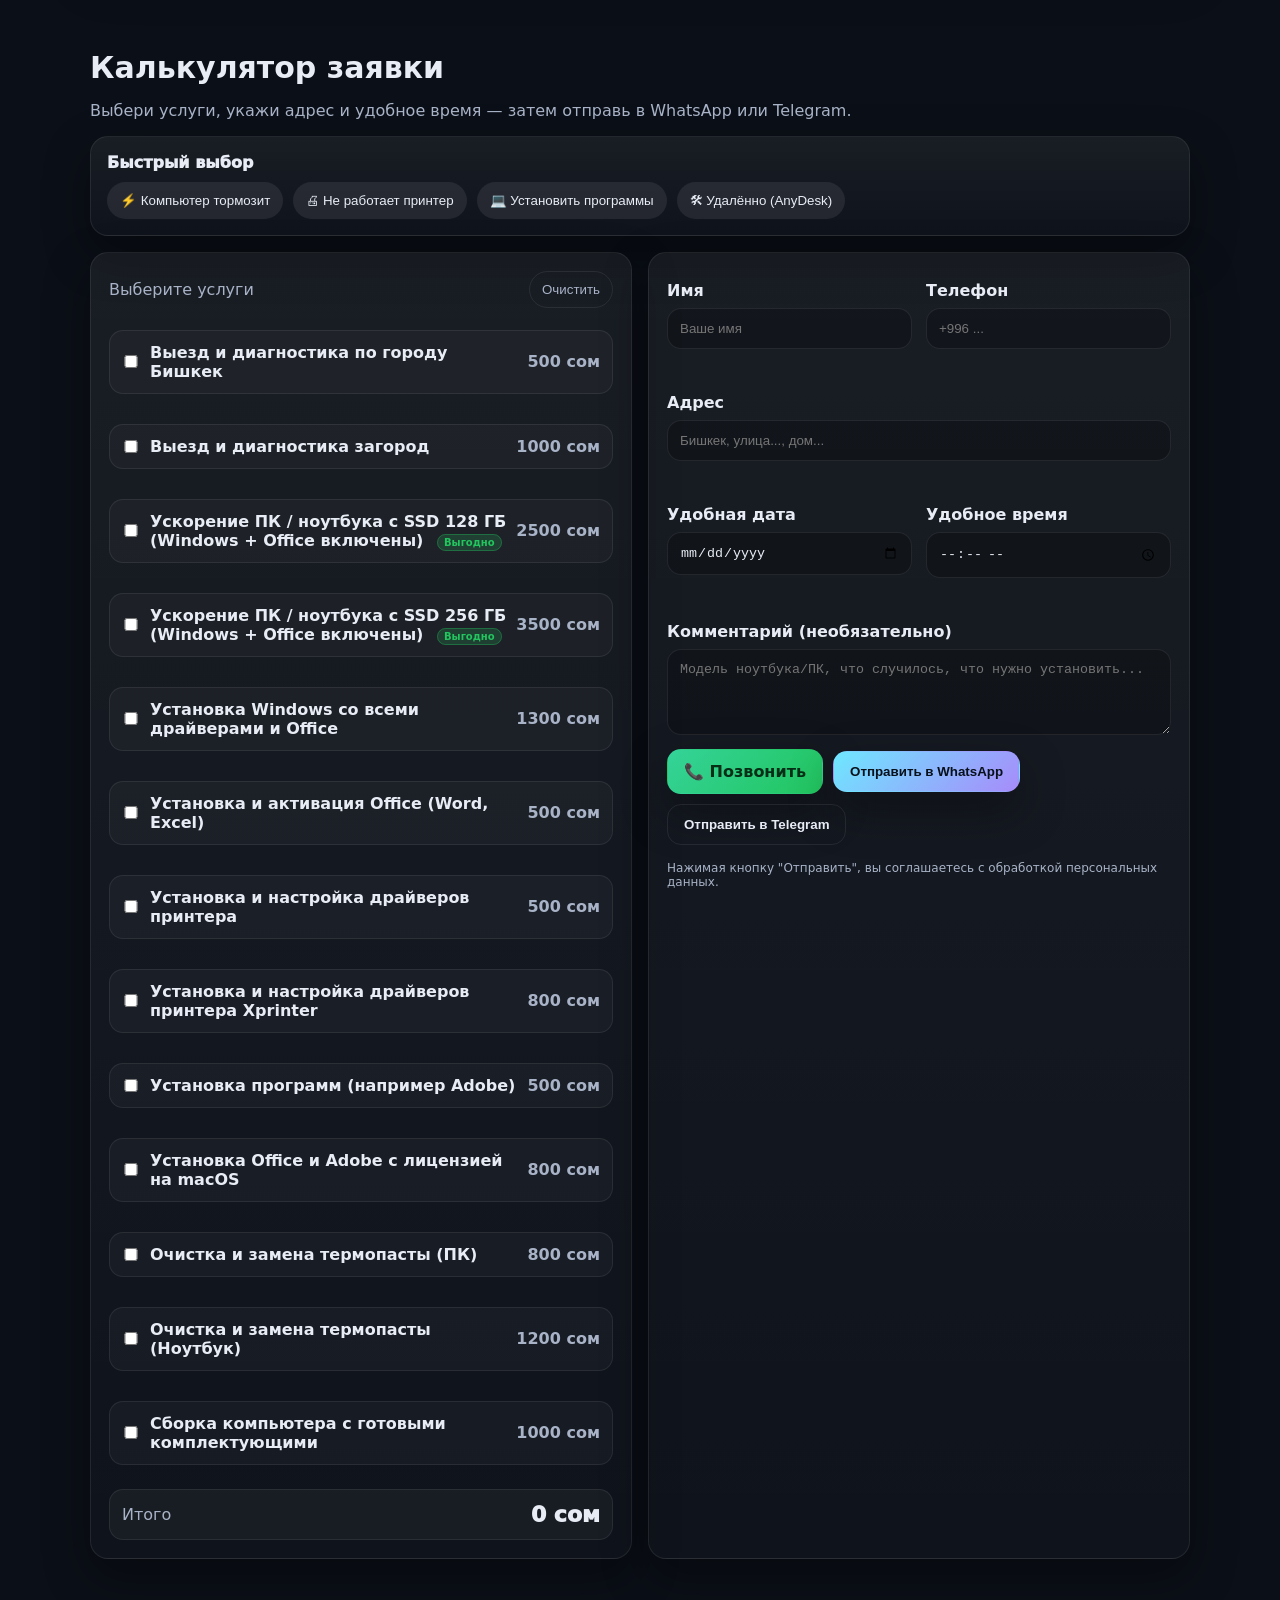
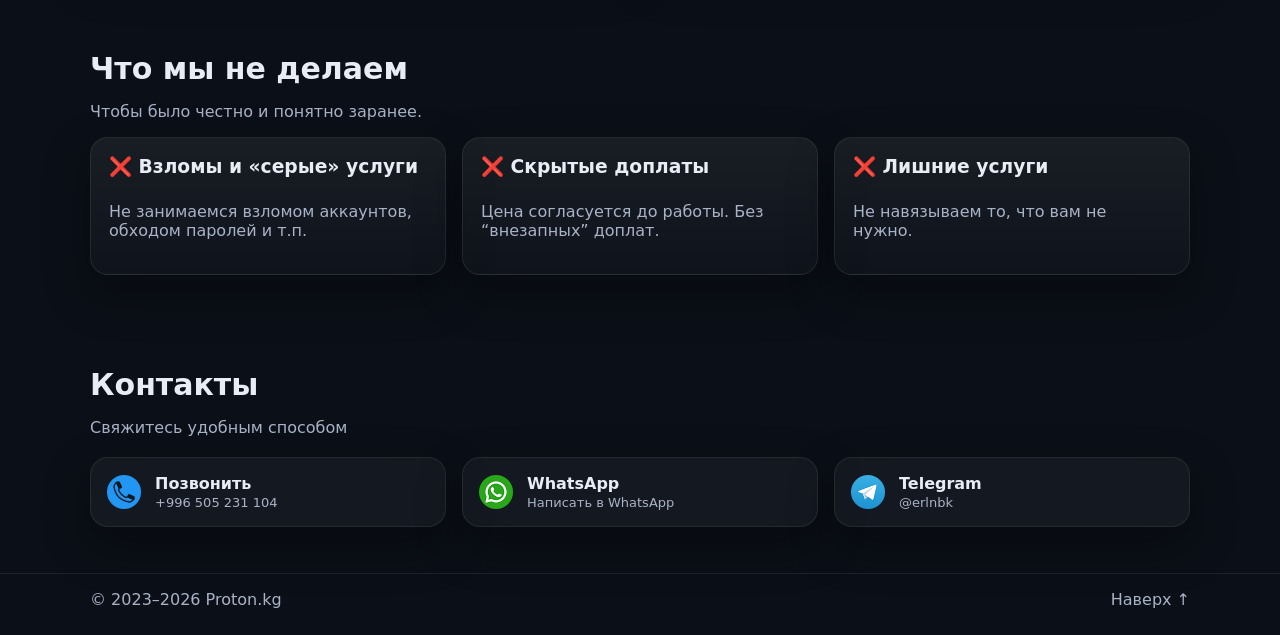
==== commit f6fcd0f6: "Update index.html" ====
--- a/index.html
+++ b/index.html
@@ -35,9 +35,6 @@
 
       <div class="header__actions">
         <span class="status-pill" id="onlineStatus">● Проверяем…</span>
-        <a class="chip chip--call" href="tel:+996700123456" title="Позвонить">
-           📞
-         </a>
         <button class="burger" id="burger" aria-label="Меню" aria-expanded="false">
           <span></span><span></span><span></span>
         </button>
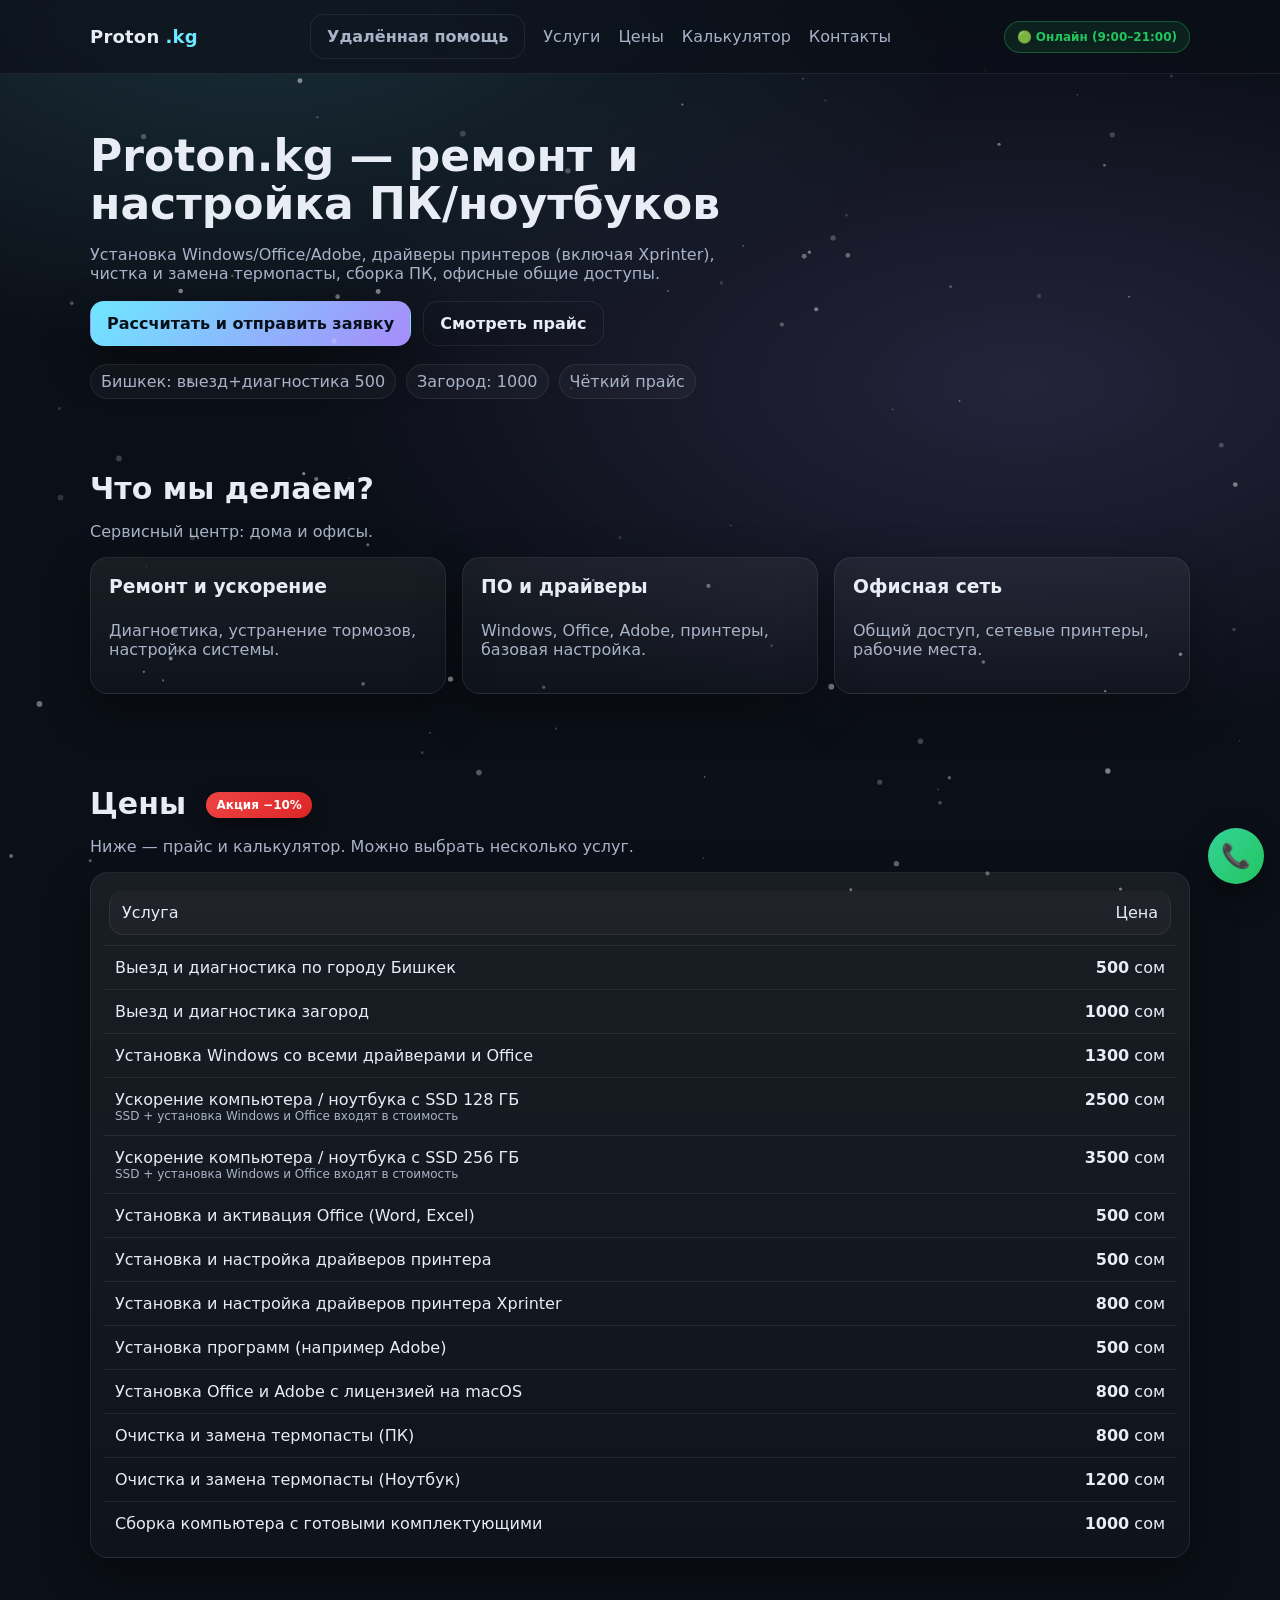
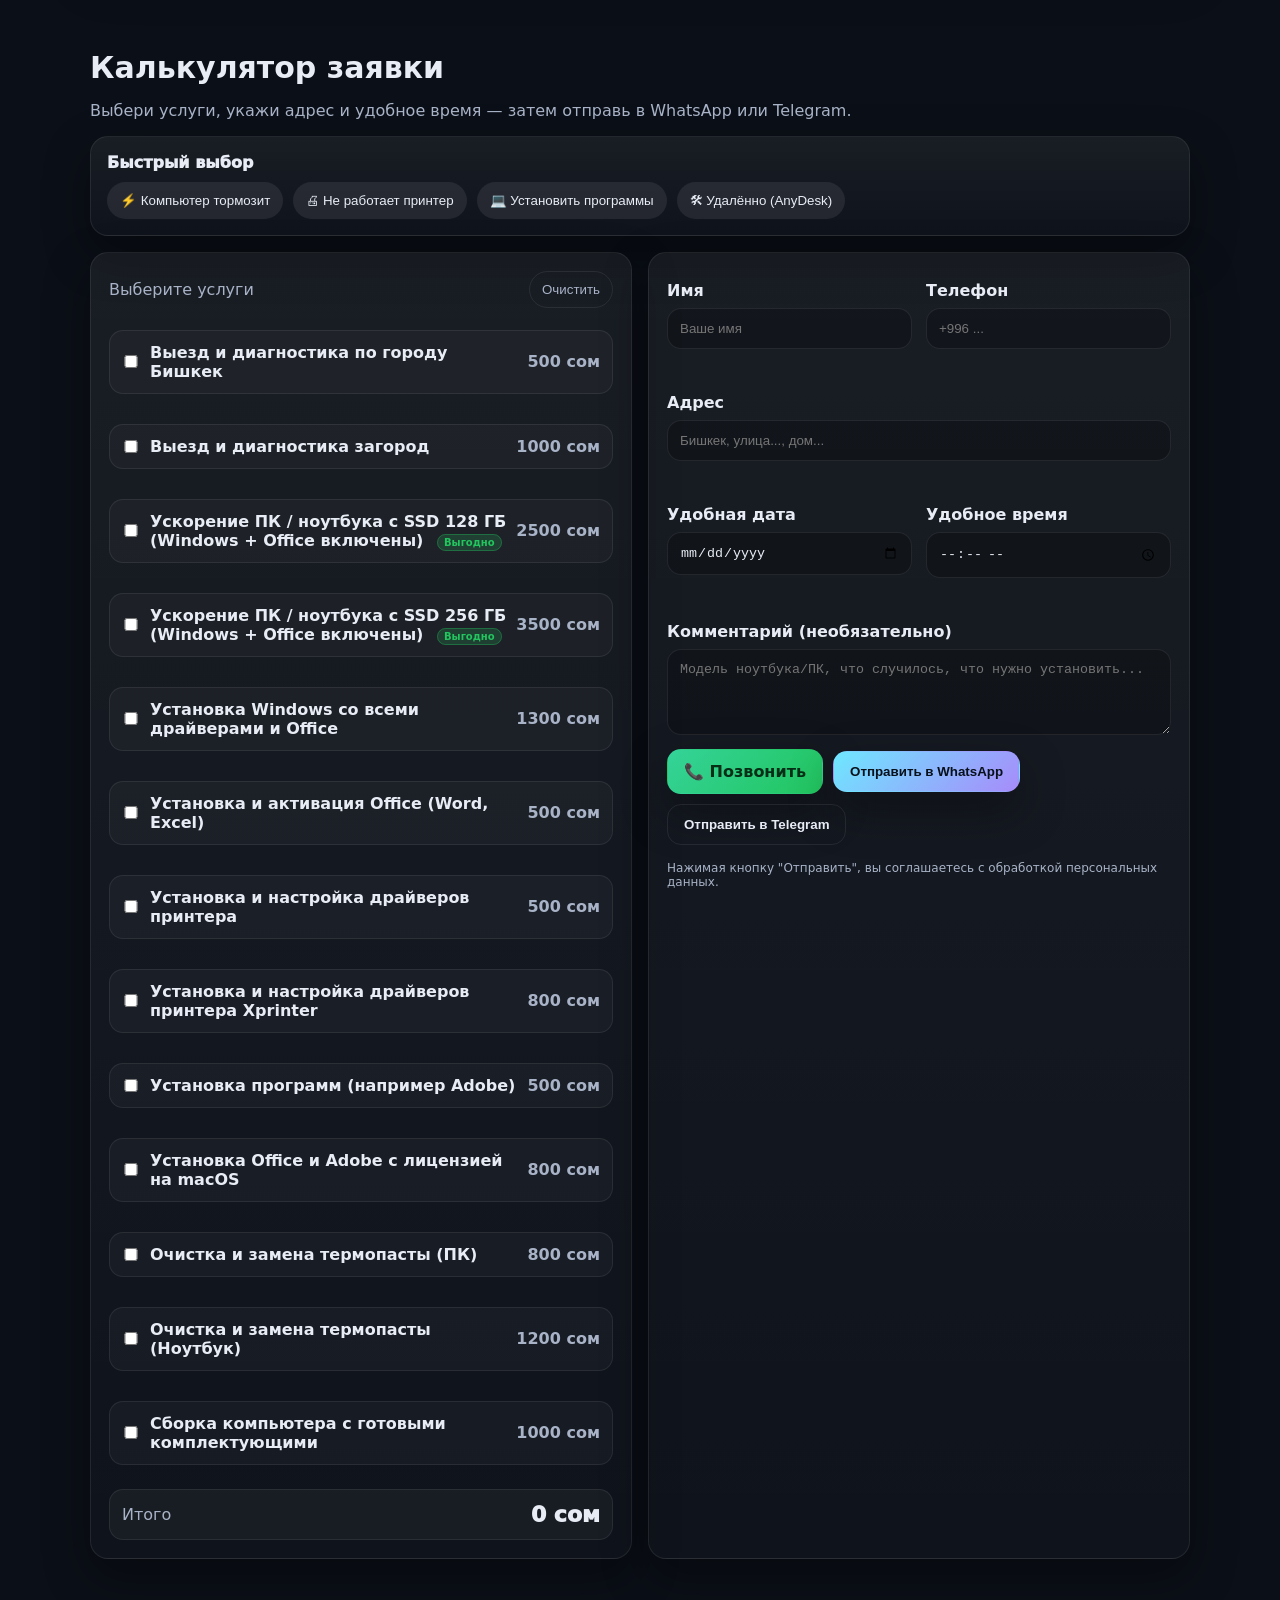
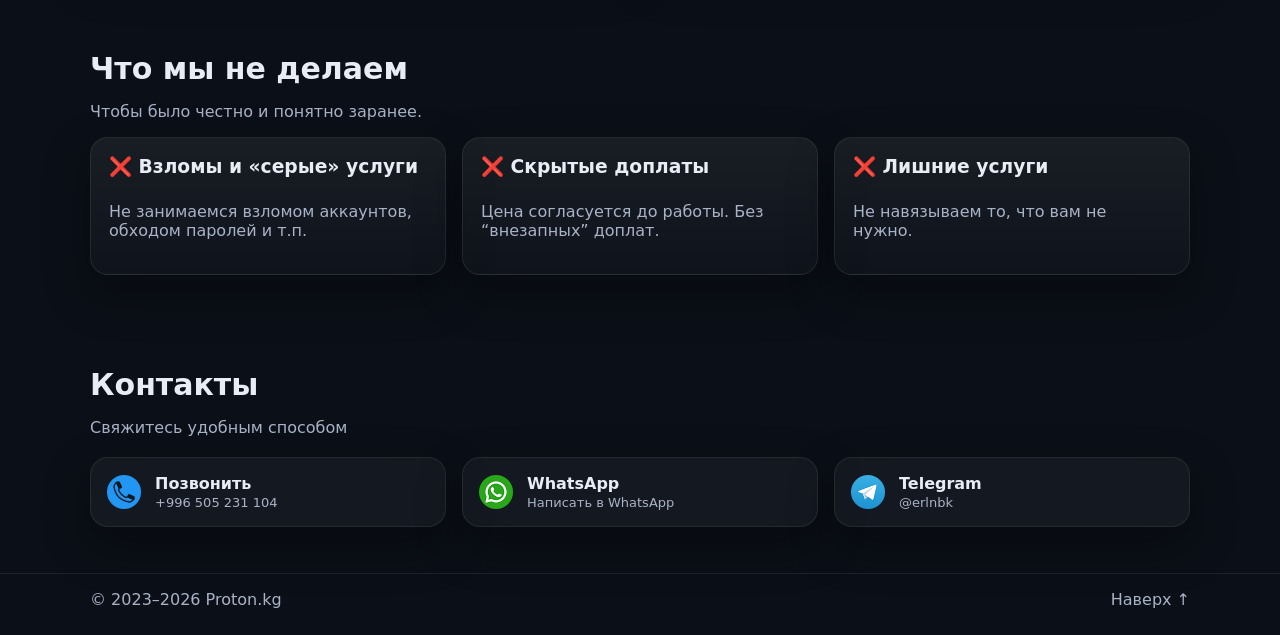
==== commit af560ba7: "Update index.html" ====
--- a/index.html
+++ b/index.html
@@ -49,7 +49,7 @@
           <h1>Proton.kg — ремонт и настройка ПК/ноутбуков</h1>
           <p class="muted">
             Установка Windows/Office/Adobe, драйверы принтеров (включая Xprinter),
-            чистка и термопаста, сборка ПК, офисные общие доступы.
+            чистка и замена термопасты, сборка ПК, офисные общие доступы.
           </p>
 
           <div class="hero__actions">
@@ -64,25 +64,13 @@
           </div>
         </div>
 
-        <div class="card preview">
-          <div class="preview__head">
-            <div class="preview__dots"><span></span><span></span><span></span></div>
-            <div class="preview__title">Заявка → WhatsApp / Telegram</div>
-          </div>
-          <div class="preview__body">
-            <div class="preview__line big"></div>
-            <div class="preview__line"></div>
-            <div class="preview__line"></div>
-            <div class="preview__line w"></div>
-            <a class="btn btn--small" href="#calc">Открыть калькулятор</a>
-          </div>
-        </div>
+       
       </div>
     </section>
 
     <section class="section" id="services">
       <div class="container">
-        <h2>Что делаем</h2>
+        <h2>Что мы делаем?</h2>
         <p class="muted">Сервисный центр: дома и офисы.</p>
 
         <div class="grid3">
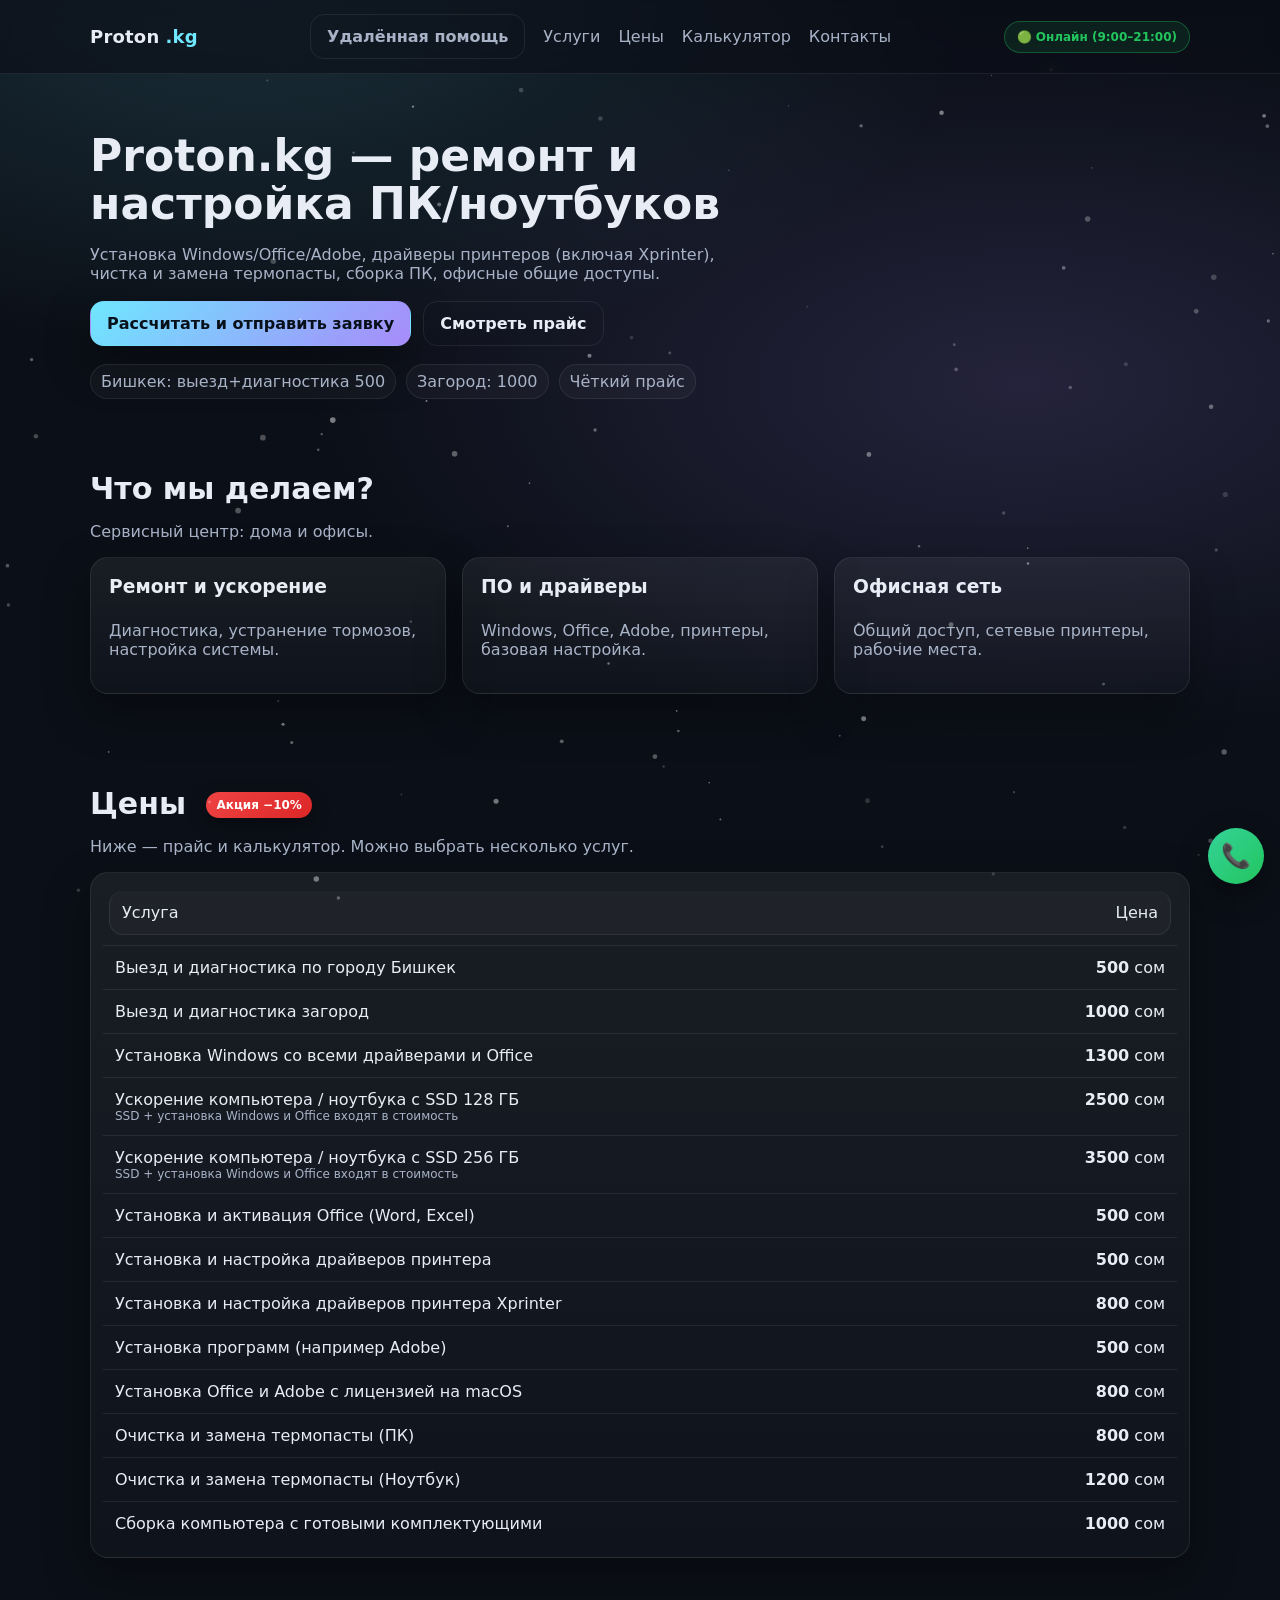
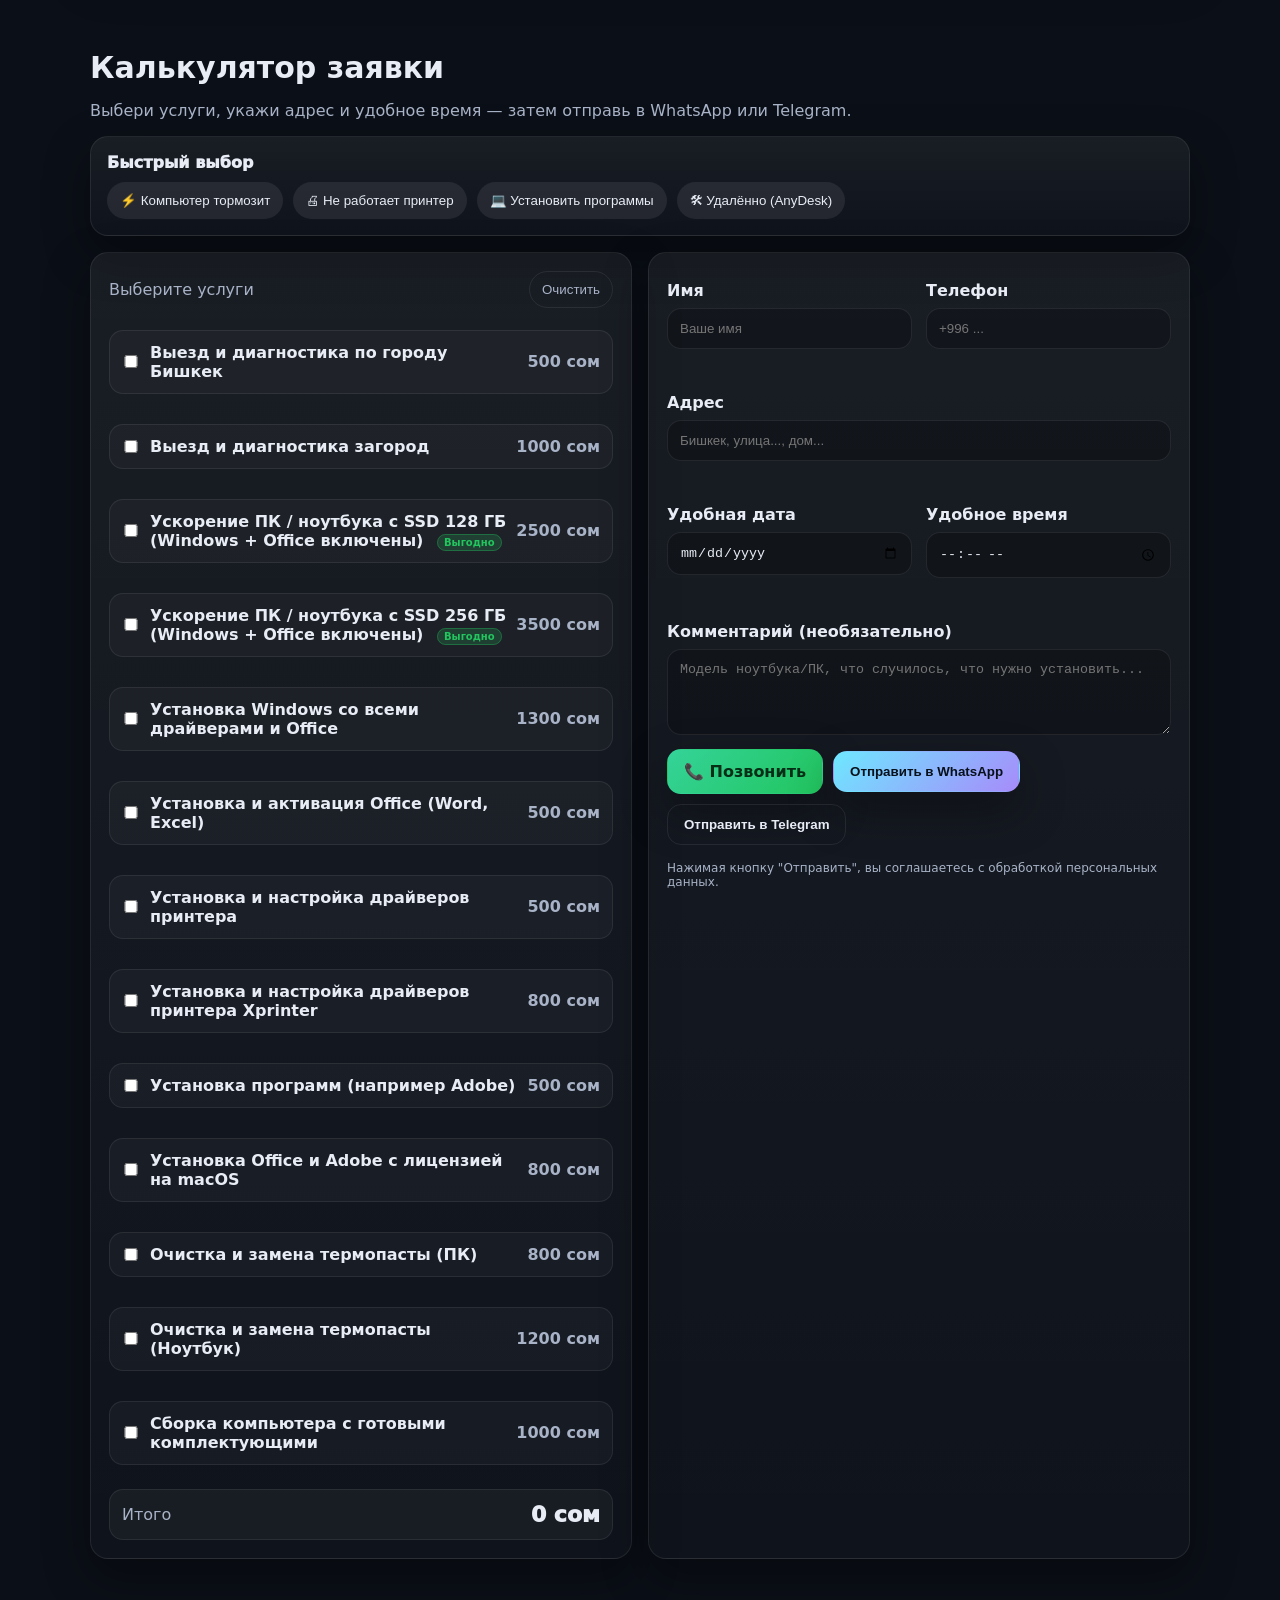
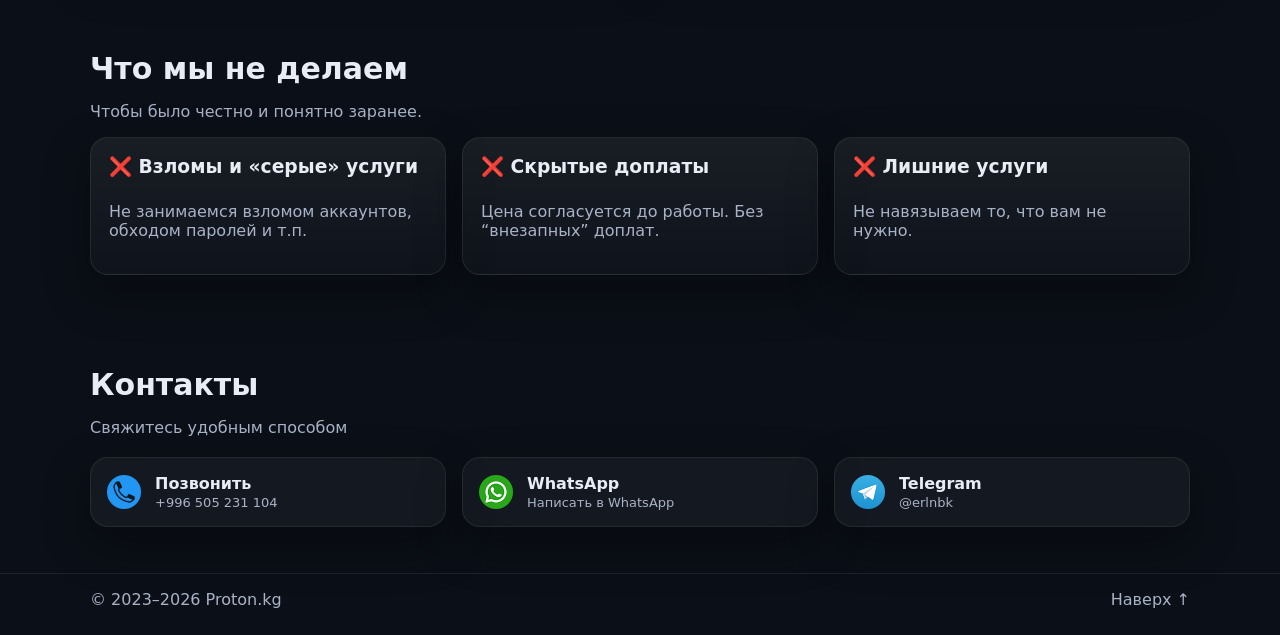
==== commit c6d5a7a9: "phone" ====
--- a/index.html
+++ b/index.html
@@ -11,7 +11,7 @@
 
 <body>
   
-    <a class="call-float" href="tel:+996700123456" aria-label="Позвонить">
+    <a class="call-float" href="tel:+996505231104" aria-label="Позвонить">
       📞
      </a>
 
@@ -261,7 +261,7 @@
     <div class="contacts-grid">
       
       <!-- ЗВОНОК -->
-      <a class="contact-card" href="tel:+996700123456">
+      <a class="contact-card" href="tel:+996505231104">
         <img src="assets/icons/phone.png" alt="Позвонить">
         <div>
           <div class="contact-title">Позвонить</div>
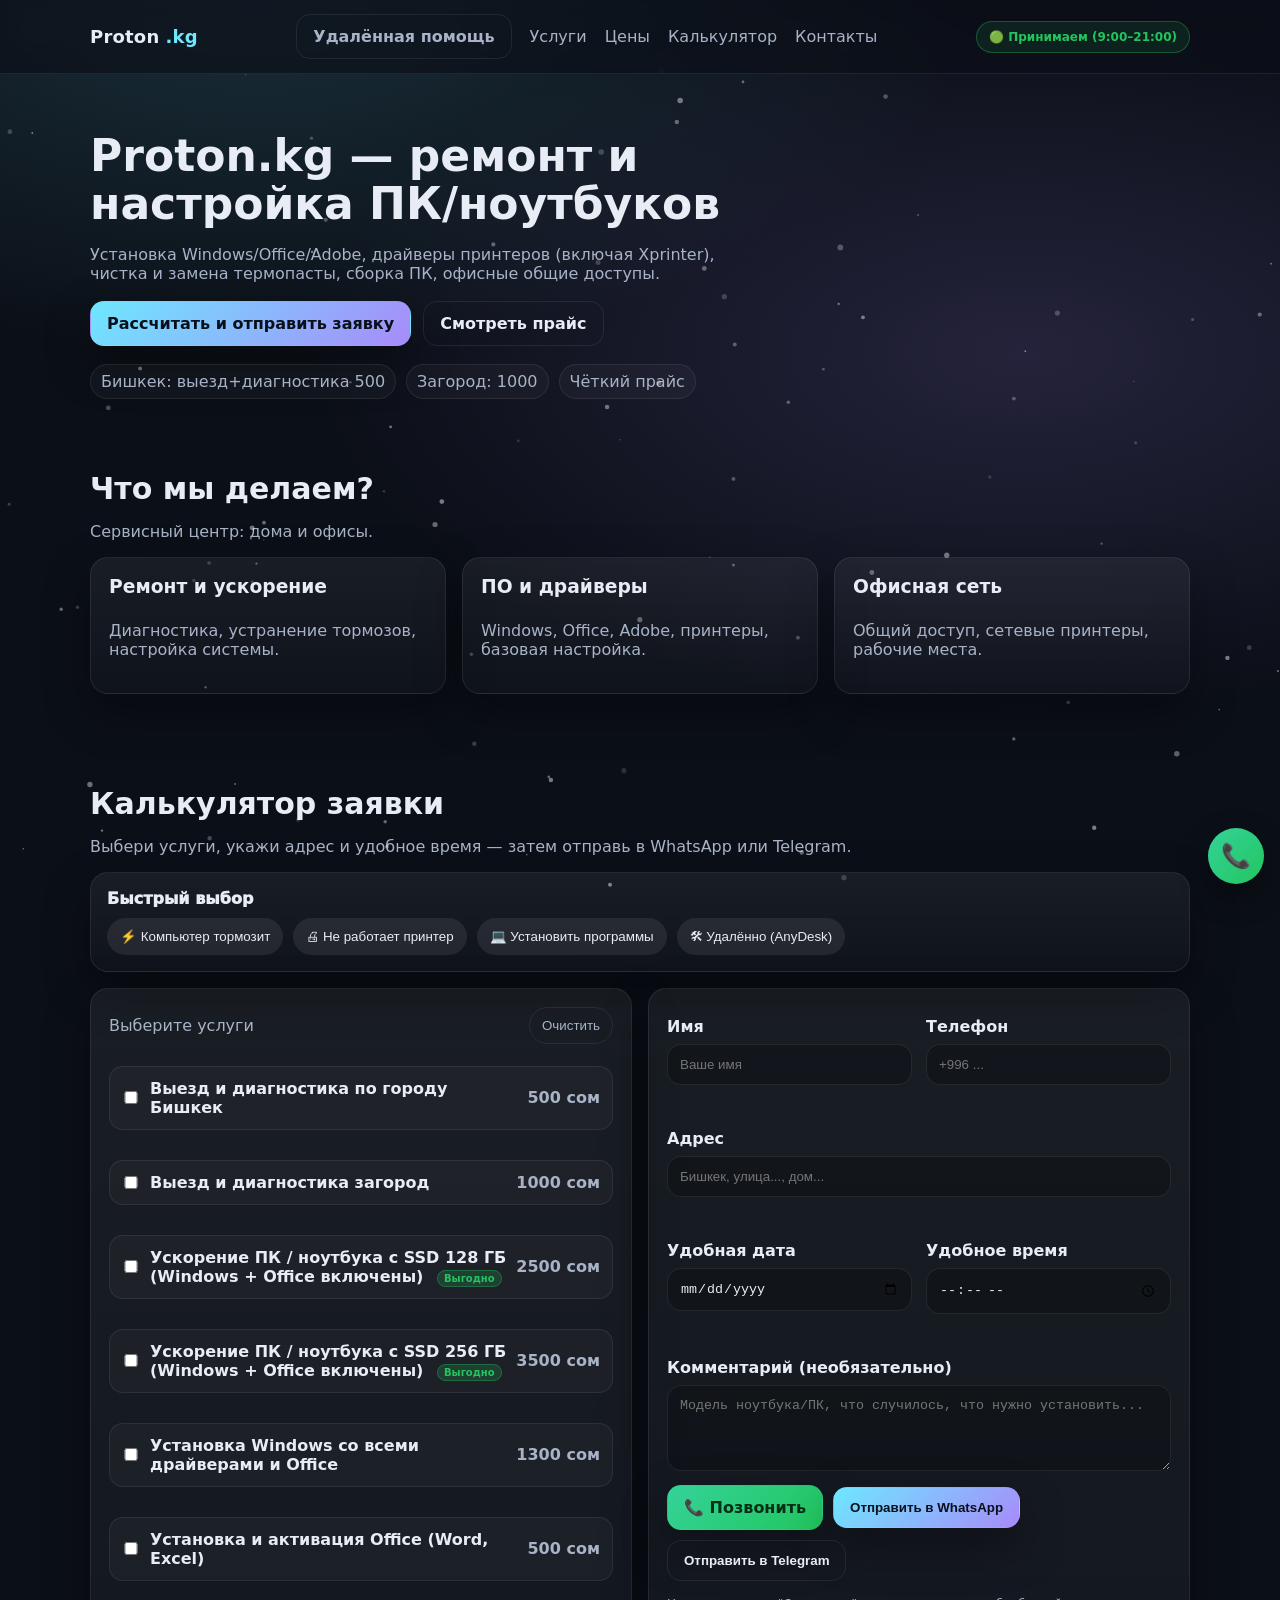
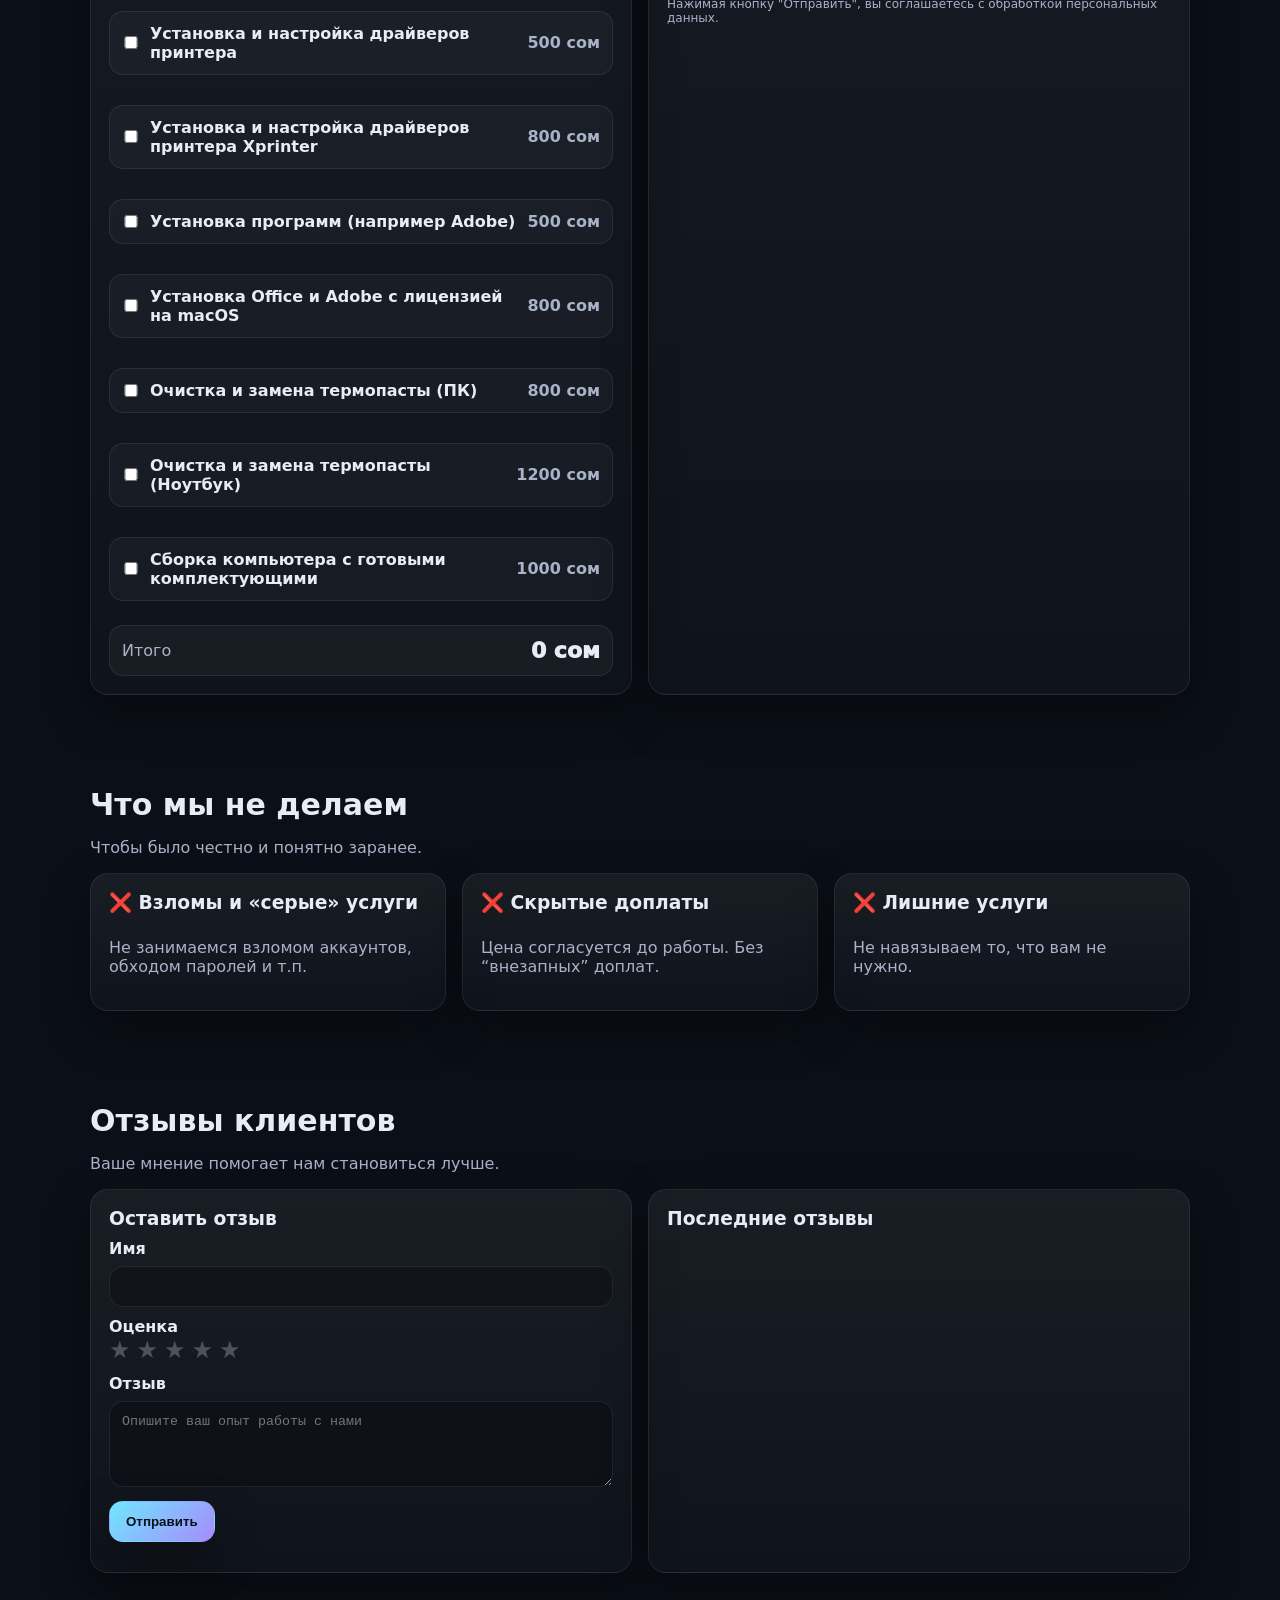
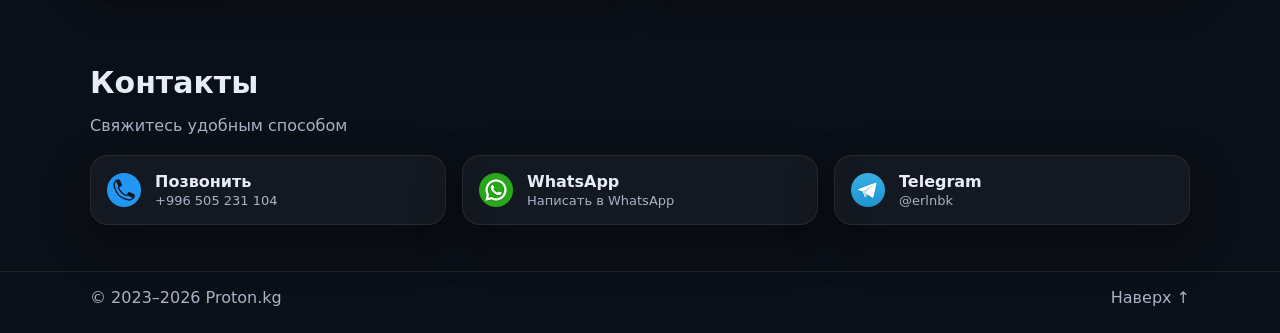
==== commit 734e9f95: "djfhalhfjdgh" ====
--- a/index.html
+++ b/index.html
@@ -89,57 +89,7 @@
         </div>
       </div>
     </section>
-
-    <section class="section" id="prices">
-      <div class="container">
-        <h2>Цены
-             <span class="sale-badge" id="saleBadge">Акция −10%</span>
-          </h2>
-        <p class="muted">Ниже — прайс и калькулятор. Можно выбрать несколько услуг.</p>
-
-        <div class="card tablecard">
-          <div class="table">
-            <div class="table__row table__head">
-              <div>Услуга</div>
-              <div class="right">Цена</div>
-            </div>
-
-            <div class="table__row"><div>Выезд и диагностика по городу Бишкек</div><div class="right"><b>500</b> сом</div></div>
-            <div class="table__row"><div>Выезд и диагностика загород</div><div class="right"><b>1000</b> сом</div></div>
-            <div class="table__row"><div>Установка Windows со всеми драйверами и Office</div><div class="right"><b>1300</b> сом</div></div>
-            <div class="table__row">
-              <div>
-                Ускорение компьютера / ноутбука с SSD 128 ГБ
-               <div class="muted tiny">
-                 SSD + установка Windows и Office входят в стоимость
-                 </div>
-               </div>
-               <div class="right"><b>2500</b> сом</div>
-              </div>
-
-          <div class="table__row">
-          <div>
-            Ускорение компьютера / ноутбука с SSD 256 ГБ
-            <div class="muted tiny">
-      SSD + установка Windows и Office входят в стоимость
-    </div>
-  </div>
-  <div class="right"><b>3500</b> сом</div>
-</div>
-            <div class="table__row"><div>Установка и активация Office (Word, Excel)</div><div class="right"><b>500</b> сом</div></div>
-            <div class="table__row"><div>Установка и настройка драйверов принтера</div><div class="right"><b>500</b> сом</div></div>
-            <div class="table__row"><div>Установка и настройка драйверов принтера Xprinter</div><div class="right"><b>800</b> сом</div></div>
-            <div class="table__row"><div>Установка программ (например Adobe)</div><div class="right"><b>500</b> сом</div></div>
-            <div class="table__row"><div>Установка Office и Adobe с лицензией на macOS</div><div class="right"><b>800</b> сом</div></div>
-            <div class="table__row"><div>Очистка и замена термопасты (ПК)</div><div class="right"><b>800</b> сом</div></div>
-            <div class="table__row"><div>Очистка и замена термопасты (Ноутбук)</div><div class="right"><b>1200</b> сом</div></div>
-            <div class="table__row"><div>Сборка компьютера с готовыми комплектующими</div><div class="right"><b>1000</b> сом</div></div>
-          </div>
-        </div>
-      </div>
-    </section>
-
-    <!-- КАЛЬКУЛЯТОР -->
+  <!-- КАЛЬКУЛЯТОР -->
     <section class="section" id="calc">
       <div class="container">
         <h2>Калькулятор заявки</h2>
@@ -252,6 +202,55 @@
   </div>
 </section>
 
+<section class="section" id="reviews">
+  <div class="container">
+    <h2>Отзывы клиентов</h2>
+    <p class="muted">Ваше мнение помогает нам становиться лучше.</p>
+
+    <div class="grid2">
+      <!-- Форма -->
+      <div class="card review-form">
+        <h3>Оставить отзыв</h3>
+
+        <form id="reviewForm">
+          <label>
+            Имя
+            <input type="text" name="name" minlength="2" required />
+          </label>
+
+          <label>
+            Оценка
+            <div class="stars" id="stars">
+              <!-- звёзды -->
+              <span data-v="1">★</span>
+              <span data-v="2">★</span>
+              <span data-v="3">★</span>
+              <span data-v="4">★</span>
+              <span data-v="5">★</span>
+            </div>
+          </label>
+
+          <label>
+            Отзыв
+            <textarea name="text" rows="4" minlength="10" required
+              placeholder="Опишите ваш опыт работы с нами"></textarea>
+          </label>
+
+          <button class="btn" type="submit">Отправить</button>
+          <p class="muted tiny" id="reviewStatus"></p>
+        </form>
+      </div>
+
+      <!-- Список отзывов -->
+      <div class="card review-list">
+        <h3>Последние отзывы</h3>
+        <div id="reviewsList" class="reviews"></div>
+      </div>
+    </div>
+  </div>
+</section>
+
+
 
     <section class="section" id="contact">
   <div class="container">
--- a/styles.css
+++ b/styles.css
@@ -722,3 +722,50 @@
     animation:none;
   }
 }
+/* === Reviews === */
+.review-form, .review-list{ padding:18px; }
+
+.stars{
+  display:flex;
+  gap:6px;
+  font-size:24px;
+  cursor:pointer;
+}
+.stars span{
+  color: rgba(255,255,255,.25);
+  transition: color .2s ease, transform .2s ease;
+}
+.stars span.active,
+.stars span:hover,
+.stars span:hover ~ span{
+  color: #fbbf24;
+}
+.stars span:hover{
+  transform: scale(1.1);
+}
+
+.reviews{
+  display:flex;
+  flex-direction:column;
+  gap:12px;
+  margin-top:10px;
+}
+.review{
+  border:1px solid var(--line);
+  border-radius:14px;
+  padding:12px;
+  background: rgba(255,255,255,.03);
+}
+.review__head{
+  display:flex;
+  justify-content:space-between;
+  align-items:center;
+  gap:10px;
+}
+.review__name{ font-weight:900; }
+.review__stars{ color:#fbbf24; font-size:14px; }
+.review__text{
+  margin-top:6px;
+  color:var(--muted);
+  font-size:14px;
+}
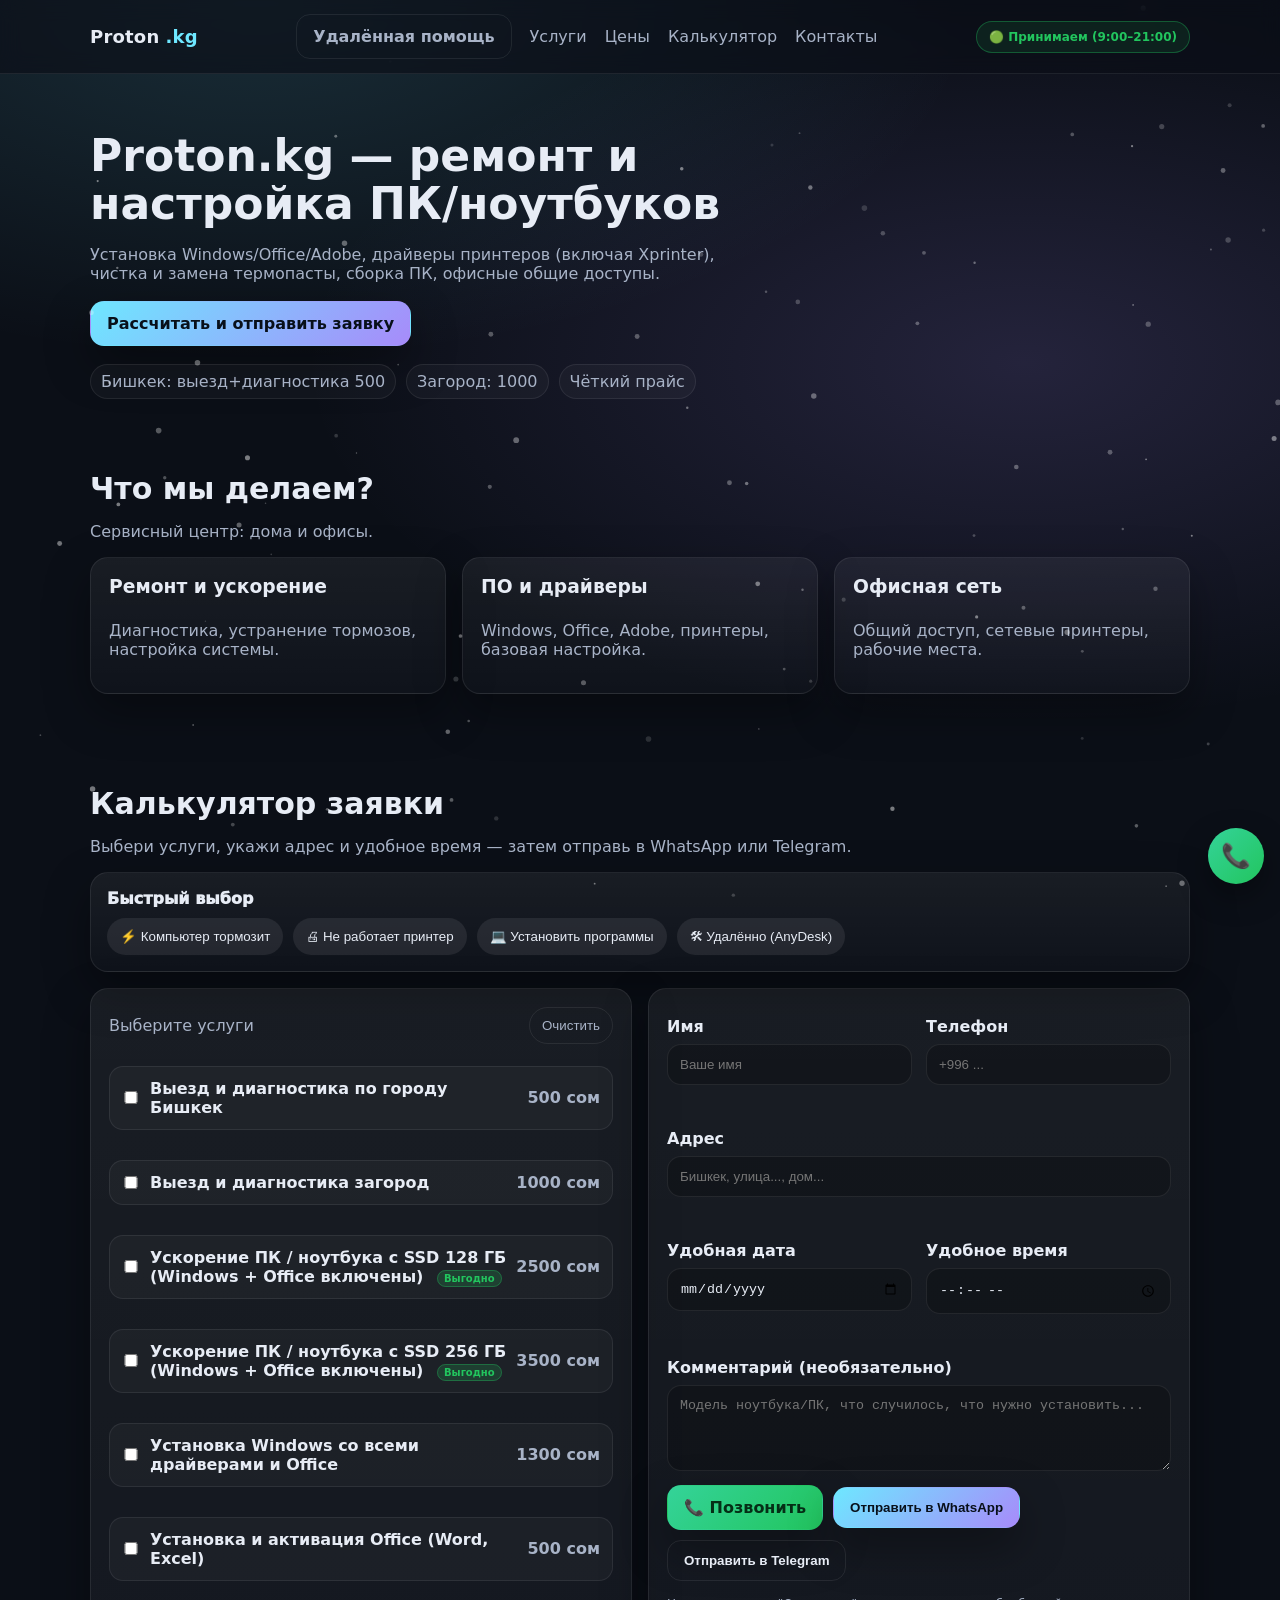
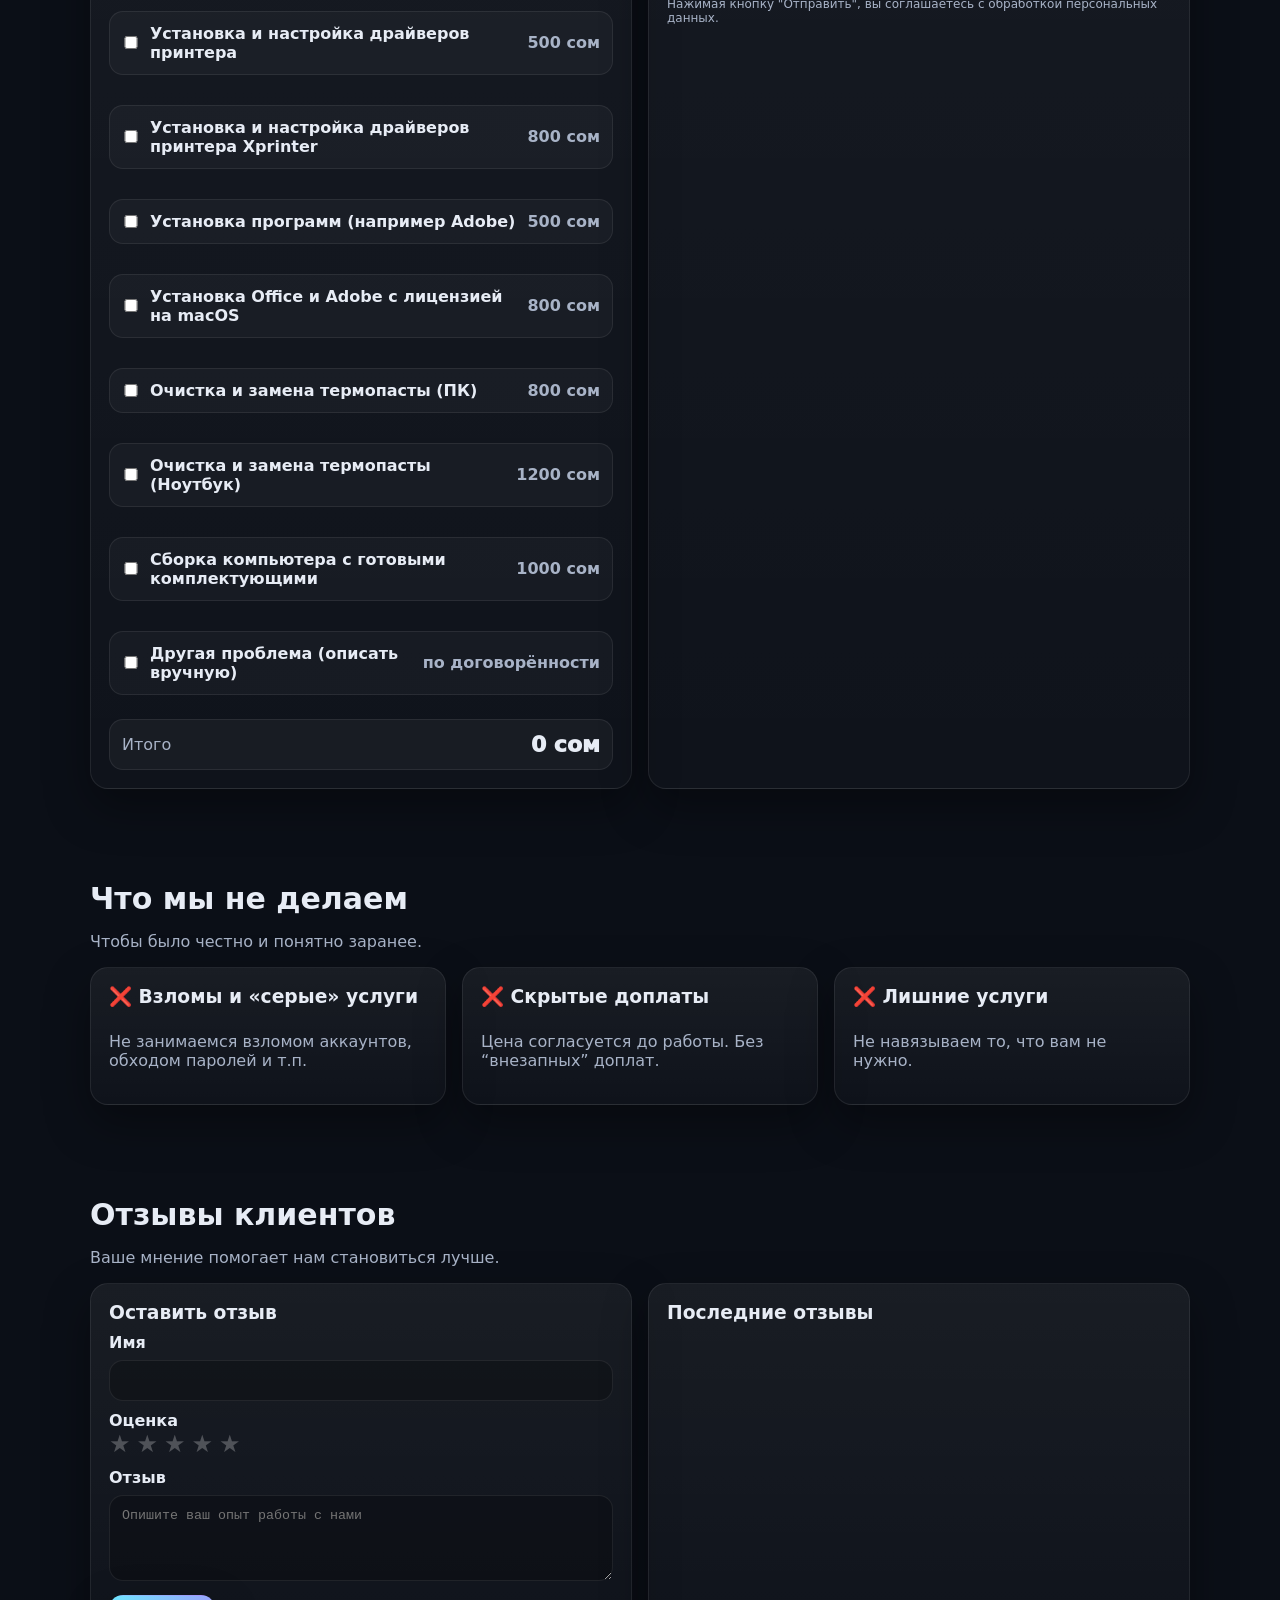
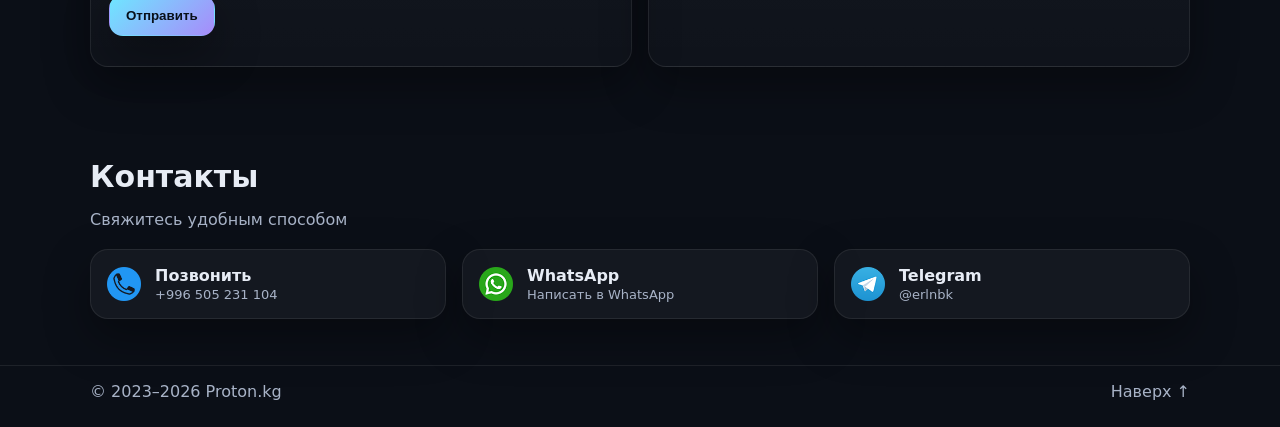
==== commit 40cdbc7d: "fefwfe ee" ====
--- a/index.html
+++ b/index.html
@@ -54,7 +54,6 @@
 
           <div class="hero__actions">
             <a class="btn" href="#calc">Рассчитать и отправить заявку</a>
-            <a class="btn btn--ghost" href="#prices">Смотреть прайс</a>
           </div>
 
           <div class="badges">
@@ -98,7 +97,7 @@
   <div class="quick__title">Быстрый выбор</div>
   <div class="quick__btns">
     <button class="chip" type="button" data-quick="slow">⚡ Компьютер тормозит</button>
-    <button class="chip" type="button" data-quick="printer">🖨 Не работает принтер</button>
+    <button class="chip" type="button" data-quick="printer"> 🖨 Не работает принтер</button>
     <button class="chip" type="button" data-quick="programs">💻 Установить программы</button>
     <button class="chip" type="button" data-quick="remote">🛠 Удалённо (AnyDesk)</button>
   </div>
--- a/styles.css
+++ b/styles.css
@@ -769,3 +769,8 @@
   color:var(--muted);
   font-size:14px;
 }
+/* Другая проблема */
+.sitem[data-id="other"] .sitem__price{
+  color: var(--muted);
+  font-style: italic;
+}
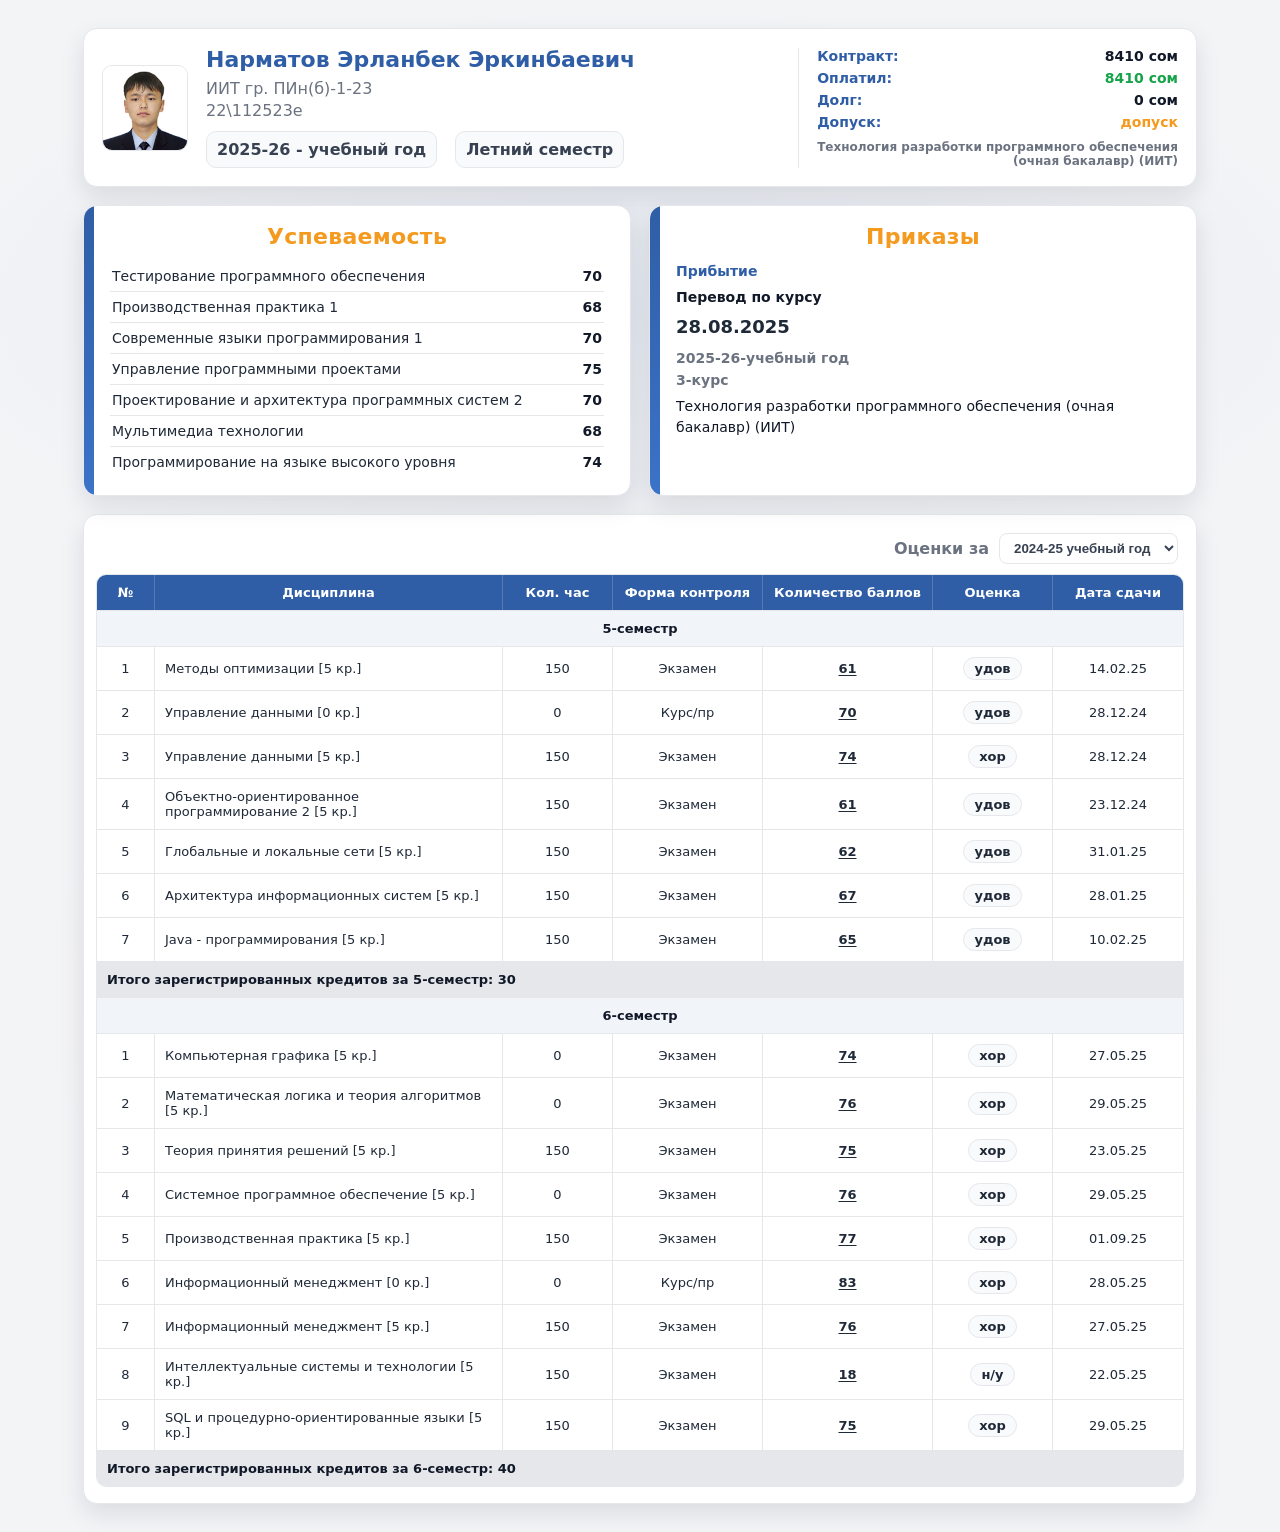
==== commit 1fa80c46: "fref reger" ====
--- a/index.html
+++ b/index.html
@@ -1,307 +1,311 @@
 <!doctype html>
 <html lang="ru">
 <head>
-  <meta charset="UTF-8" />
-  <meta name="viewport" content="width=device-width, initial-scale=1.0" />
-  <title>Proton.kg — Сервисный центр ПК и ноутбуков в Бишкеке</title>
-  <meta name="description" content="Ремонт ПК и ноутбуков, установка Windows/Office/Adobe, настройка принтеров, офисные сети. Калькулятор цены и заявка в WhatsApp/Telegram." />
-  <meta name="theme-color" content="#0b0f17" />
-  <link rel="stylesheet" href="styles.css" />
+  <meta charset="utf-8" />
+  <meta name="viewport" content="width=device-width, initial-scale=1" />
+  <title>Личная карточка | Нарматов Эрланбек Эркинбаевич</title>
+  <style>
+    :root{
+      --blue:#2f5ea6;--blue-2:#3b73c8;--orange:#f39a1f;
+      --text:#1f2937;--muted:#6b7280;--bg:#f3f4f6;--card:#ffffff;
+      --line:#e5e7eb;--shadow:0 10px 25px rgba(15,23,42,.10);--radius:14px;
+    }
+    *{box-sizing:border-box;margin:0;padding:0}
+    body{
+      font-family:system-ui,-apple-system,Segoe UI,Roboto,Arial,sans-serif;
+      color:var(--text);
+      background:
+        radial-gradient(1200px 500px at 50% 20%, rgba(47,94,166,.08), transparent 60%),
+        radial-gradient(1200px 500px at 50% 65%, rgba(243,154,31,.06), transparent 55%),
+        var(--bg);
+    }
+    .wrap{max-width:1150px;margin:28px auto;padding:0 18px}
+    .card{background:var(--card);border:1px solid var(--line);border-radius:var(--radius);box-shadow:var(--shadow)}
+    .profile{display:flex;gap:18px;align-items:center;padding:18px}
+    .avatar{
+      width:86px;height:86px;border-radius:10px;
+      background:#dbeafe;border:1px solid var(--line);
+      overflow:hidden;flex:0 0 auto;
+      display:flex;align-items:center;justify-content:center;
+      font-size:32px;font-weight:700;color:var(--blue);
+    }
+    .avatar img{width:100%;height:100%;object-fit:cover;display:block}
+    .p-title{font-weight:700;font-size:22px;color:var(--blue)}
+    .p-sub{margin:6px 0 0;color:var(--muted);line-height:1.35}
+    .p-meta{display:flex;gap:18px;flex-wrap:wrap;margin-top:10px;color:#374151;font-weight:600}
+    .pill{background:#f8fafc;border:1px solid var(--line);padding:8px 10px;border-radius:10px;font-weight:600}
+    .grid{margin-top:18px;display:grid;grid-template-columns:1fr 1fr;gap:18px}
+    @media(max-width:900px){.grid{grid-template-columns:1fr}}
+    .panel{position:relative;padding:18px 18px 12px;overflow:hidden}
+    .panel:before{
+      content:"";position:absolute;left:0;top:0;bottom:0;width:10px;
+      background:linear-gradient(180deg,var(--blue),var(--blue-2));
+      border-radius:12px 0 0 12px;
+    }
+    .panel h2{margin:0 0 12px;text-align:center;color:var(--orange);font-size:22px;letter-spacing:.3px}
+    .mini-list{padding:0 8px 6px;list-style:none}
+    .mini-item{display:flex;justify-content:space-between;gap:10px;padding:7px 2px;border-bottom:1px solid var(--line);font-size:14px}
+    .mini-item:last-child{border-bottom:none}
+    .score{font-weight:800;color:#111827;min-width:34px;text-align:right}
+    .more{text-align:right;font-weight:700;color:var(--blue);padding:8px 8px 2px;font-size:13px;user-select:none;cursor:pointer}
+    .more:hover{opacity:.85}
+    .orders{padding:0 8px 8px;font-size:14px;line-height:1.45}
+    .orders .label{color:var(--blue);font-weight:800;margin-top:2px}
+    .orders .big{font-weight:800;font-size:18px;margin:4px 0 8px}
+    .orders .muted{color:var(--muted);font-weight:600;margin:2px 0}
+    .orders .text{margin:6px 0;color:#111827}
+    .table-card{margin-top:18px;padding:12px 12px 16px}
+    .table-top{display:flex;justify-content:flex-end;align-items:center;gap:10px;padding:6px 6px 10px}
+    .table-top .tlabel{color:var(--muted);font-weight:700}
+    select{border:1px solid var(--line);border-radius:8px;padding:6px 10px;background:white;font-weight:700;color:#374151;outline:none}
+    table{width:100%;border-collapse:separate;border-spacing:0;overflow:hidden;border-radius:10px;border:1px solid var(--line);background:#fff}
+    thead th{background:var(--blue);color:#fff;font-weight:800;font-size:13px;padding:10px;border-right:1px solid rgba(255,255,255,.18);text-align:center;white-space:nowrap}
+    thead th:last-child{border-right:none}
+    tbody td{padding:10px;border-top:1px solid var(--line);border-right:1px solid var(--line);font-size:13px;vertical-align:middle;background:#fff}
+    tbody tr td:last-child{border-right:none}
+    tbody tr:hover td{background:#f8fafc}
+    .section-row td{background:#f1f5f9!important;font-weight:900;text-align:center;color:#111827;border-top:1px solid var(--line)}
+    .credits-row td{background:#e5e7eb!important;font-weight:800;color:#111827;text-align:left}
+    .col-n{width:58px;text-align:center}
+    .col-h{width:110px;text-align:center}
+    .col-f{width:150px;text-align:center}
+    .col-b{width:170px;text-align:center}
+    .col-g{width:120px;text-align:center}
+    .col-date{width:130px;text-align:center}
+    .grade-badge{display:inline-block;padding:3px 10px;border-radius:999px;font-weight:900;border:1px solid var(--line);background:#f8fafc;text-transform:lowercase}
+    .points{font-weight:900;text-decoration:underline;text-underline-offset:2px}
+    .contract-block{
+      display:flex;flex-direction:column;gap:6px;
+      min-width:190px;
+      border-left:1px solid var(--line);
+      padding-left:18px;
+      font-size:14px;
+    }
+    .c-row{display:flex;justify-content:space-between;align-items:center;gap:14px}
+    .c-label{color:var(--blue);font-weight:800;white-space:nowrap}
+    .c-val{font-weight:700;color:#111827}
+    .c-val.green{color:#16a34a}
+    .c-val.red{color:#dc2626}
+    .c-val.orange{color:var(--orange)}
+    .c-program{margin-top:4px;color:var(--muted);font-size:12px;font-weight:600;text-align:right}
+  </style>
 </head>
-
 <body>
-  
-    <a class="call-float" href="tel:+996505231104" aria-label="Позвонить">
-      📞
-     </a>
-
-    
-    <canvas id="snow" aria-hidden="true"></canvas>
-    
-
-  <header class="header">
-    <div class="container header__row">
-      <a class="logo" href="index.html">Proton<span>.kg</span></a>
-
-
-
-      <nav class="nav" id="nav">
-        <a class="btn btn--ghost" href="remote.html">Удалённая помощь</a>
-        <a href="#services">Услуги</a>
-        <a href="#prices">Цены</a>
-        <a href="#calc">Калькулятор</a>
-        <a href="#contact">Контакты</a>
-      </nav>
-
-      <div class="header__actions">
-        <span class="status-pill" id="onlineStatus">● Проверяем…</span>
-        <button class="burger" id="burger" aria-label="Меню" aria-expanded="false">
-          <span></span><span></span><span></span>
-        </button>
+<div class="wrap">
+
+  <div class="card profile">
+    <div class="avatar"><img src="photo.png" style="width:100%;height:100%;object-fit:cover;display:block"></div>
+    <div style="flex:1 1 auto">
+      <h1 class="p-title">Нарматов Эрланбек Эркинбаевич</h1>
+      <div class="p-sub">ИИТ гр. ПИн(б)-1-23<br>22\112523e</div>
+      <div class="p-meta">
+        <div class="pill" id="pYear">2025-26 - учебный год</div>
+        <div class="pill" id="pSem">Летний семестр</div>
       </div>
     </div>
-  </header>
-
-  <main id="top">
-    <section class="hero">
-      <div class="container hero__grid">
-        <div>
-          <h1>Proton.kg — ремонт и настройка ПК/ноутбуков</h1>
-          <p class="muted">
-            Установка Windows/Office/Adobe, драйверы принтеров (включая Xprinter),
-            чистка и замена термопасты, сборка ПК, офисные общие доступы.
-          </p>
-
-          <div class="hero__actions">
-            <a class="btn" href="#calc">Рассчитать и отправить заявку</a>
-          </div>
-
-          <div class="badges">
-            <span class="badge">Бишкек: выезд+диагностика 500</span>
-            <span class="badge">Загород: 1000</span>
-            <span class="badge">Чёткий прайс</span>
-          </div>
-        </div>
-
-       
+    <div class="contract-block">
+      <div class="c-row"><span class="c-label">Контракт:</span><span class="c-val">8410 сом</span></div>
+      <div class="c-row"><span class="c-label">Оплатил:</span><span class="c-val green">8410 сом</span></div>
+      <div class="c-row"><span class="c-label">Долг:</span><span class="c-val">0 сом</span></div>
+      <div class="c-row"><span class="c-label">Допуск:</span><span class="c-val orange">допуск</span></div>
+      <div class="c-program">Технология разработки программного обеспечения<br>(очная бакалавр) (ИИТ)</div>
+    </div>
+  </div>
+
+  <div class="grid">
+    <div class="card panel">
+      <h2>Успеваемость</h2>
+      <ul class="mini-list" id="perfList"></ul>
+      
+    </div>
+    <div class="card panel">
+      <h2>Приказы</h2>
+      <div class="orders">
+        <div class="label">Прибытие</div>
+        <div class="text"><b>Перевод по курсу</b></div>
+        <div class="big">28.08.2025</div>
+        <div class="muted">2025-26-учебный год</div>
+        <div class="muted">3-курс</div>
+        <div class="text">Технология разработки программного обеспечения (очная бакалавр) (ИИТ)</div>
       </div>
-    </section>
-
-    <section class="section" id="services">
-      <div class="container">
-        <h2>Что мы делаем?</h2>
-        <p class="muted">Сервисный центр: дома и офисы.</p>
-
-        <div class="grid3">
-          <article class="card feature">
-            <h3>Ремонт и ускорение</h3>
-            <p class="muted">Диагностика, устранение тормозов, настройка системы.</p>
-          </article>
-          <article class="card feature">
-            <h3>ПО и драйверы</h3>
-            <p class="muted">Windows, Office, Adobe, принтеры, базовая настройка.</p>
-          </article>
-          <article class="card feature">
-            <h3>Офисная сеть</h3>
-            <p class="muted">Общий доступ, сетевые принтеры, рабочие места.</p>
-          </article>
-        </div>
-      </div>
-    </section>
-  <!-- КАЛЬКУЛЯТОР -->
-    <section class="section" id="calc">
-      <div class="container">
-        <h2>Калькулятор заявки</h2>
-        <p class="muted">Выбери услуги, укажи адрес и удобное время — затем отправь в WhatsApp или Telegram.</p>
-       <div class="card quick">
-  <div class="quick__title">Быстрый выбор</div>
-  <div class="quick__btns">
-    <button class="chip" type="button" data-quick="slow">⚡ Компьютер тормозит</button>
-    <button class="chip" type="button" data-quick="printer"> 🖨 Не работает принтер</button>
-    <button class="chip" type="button" data-quick="programs">💻 Установить программы</button>
-    <button class="chip" type="button" data-quick="remote">🛠 Удалённо (AnyDesk)</button>
+    </div>
   </div>
+
+  <div class="card table-card">
+    <div class="table-top">
+      <div class="tlabel">Оценки за</div>
+      <select id="yearSelect"></select>
+    </div>
+    <table>
+      <thead>
+        <tr>
+          <th class="col-n">№</th>
+          <th>Дисциплина</th>
+          <th class="col-h">Кол. час</th>
+          <th class="col-f">Форма контроля</th>
+          <th class="col-b">Количество баллов</th>
+          <th class="col-g">Оценка</th>
+          <th class="col-date">Дата сдачи</th>
+        </tr>
+      </thead>
+      <tbody id="tbody"></tbody>
+    </table>
+  </div>
+
 </div>
 
-        <div class="grid2">
-          <div class="card calc">
-            <div class="calc__top">
-              <div class="muted">Выберите услуги</div>
-              <button class="chip chip--ghost" id="clearAll" type="button">Очистить</button>
-            </div>
-
-            <div class="calc__list" id="serviceList">
-              <!-- чекбоксы генерируются JS -->
-            </div>
-
-            <div class="calc__sum">
-              <div class="muted">Итого</div>
-              <div class="sum"><span id="total">0</span> сом</div>
-            </div>
-          </div>
-
-          <div class="card formcard">
-            <form id="orderForm" novalidate>
-              <div class="row">
-                <label>
-                  Имя
-                  <input name="name" type="text" placeholder="Ваше имя" minlength="2" required />
-                  <small class="err" data-err="name"></small>
-                </label>
-
-                <label>
-                  Телефон
-                  <input name="phone" type="tel" placeholder="+996 ..." required />
-                  <small class="err" data-err="phone"></small>
-                </label>
-              </div>
-
-              <label>
-                Адрес
-                <input name="address" type="text" placeholder="Бишкек, улица..., дом..." required />
-                <small class="err" data-err="address"></small>
-              </label>
-
-              <div class="row">
-                <label>
-                  Удобная дата
-                  <input name="date" type="date" required />
-                  <small class="err" data-err="date"></small>
-                </label>
-
-                <label>
-                  Удобное время
-                  <input name="time" type="time" required />
-                  <small class="err" data-err="time"></small>
-                </label>
-              </div>
-
-              <label>
-                Комментарий (необязательно)
-                <textarea name="comment" rows="4" placeholder="Модель ноутбука/ПК, что случилось, что нужно установить..."></textarea>
-              </label>
-
-              <div class="form__actions">
-                <a class="btn btn--call btn--icon" href="tel:+996505231104">
-                     📞 Позвонить
-                </a>
-                <button class="btn" type="button" id="sendWA">Отправить в WhatsApp</button>
-                <button class="btn btn--ghost" type="button" id="sendTG">Отправить в Telegram</button>
-              </div>
-
-              <p class="muted" id="orderStatus" aria-live="polite"></p>
-
-              <p class="muted tiny">
-                Нажимая кнопку "Отправить", вы соглашаетесь с обработкой персональных данных.
-              </p>
-            </form>
-          </div>
-        </div>
-      </div>
-    </section>
-    <section class="section" id="not-do">
-  <div class="container">
-    <h2>Что мы не делаем</h2>
-    <p class="muted">Чтобы было честно и понятно заранее.</p>
-
-    <div class="grid3">
-      <div class="card feature">
-        <h3>❌ Взломы и «серые» услуги</h3>
-        <p class="muted">Не занимаемся взломом аккаунтов, обходом паролей и т.п.</p>
-      </div>
-      <div class="card feature">
-        <h3>❌ Скрытые доплаты</h3>
-        <p class="muted">Цена согласуется до работы. Без “внезапных” доплат.</p>
-      </div>
-      <div class="card feature">
-        <h3>❌ Лишние услуги</h3>
-        <p class="muted">Не навязываем то, что вам не нужно.</p>
-      </div>
-    </div>
-  </div>
-</section>
-
-<section class="section" id="reviews">
-  <div class="container">
-    <h2>Отзывы клиентов</h2>
-    <p class="muted">Ваше мнение помогает нам становиться лучше.</p>
-
-    <div class="grid2">
-      <!-- Форма -->
-      <div class="card review-form">
-        <h3>Оставить отзыв</h3>
-
-        <form id="reviewForm">
-          <label>
-            Имя
-            <input type="text" name="name" minlength="2" required />
-          </label>
-
-          <label>
-            Оценка
-            <div class="stars" id="stars">
-              <!-- звёзды -->
-              <span data-v="1">★</span>
-              <span data-v="2">★</span>
-              <span data-v="3">★</span>
-              <span data-v="4">★</span>
-              <span data-v="5">★</span>
-            </div>
-          </label>
-
-          <label>
-            Отзыв
-            <textarea name="text" rows="4" minlength="10" required
-              placeholder="Опишите ваш опыт работы с нами"></textarea>
-          </label>
-
-          <button class="btn" type="submit">Отправить</button>
-          <p class="muted tiny" id="reviewStatus"></p>
-        </form>
-      </div>
-
-      <!-- Список отзывов -->
-      <div class="card review-list">
-        <h3>Последние отзывы</h3>
-        <div id="reviewsList" class="reviews"></div>
-      </div>
-    </div>
-  </div>
-</section>
-
-
-
-    <section class="section" id="contact">
-  <div class="container">
-    <h2>Контакты</h2>
-    <p class="muted">Свяжитесь удобным способом</p>
-
-    <div class="contacts-grid">
-      
-      <!-- ЗВОНОК -->
-      <a class="contact-card" href="tel:+996505231104">
-        <img src="assets/icons/phone.png" alt="Позвонить">
-        <div>
-          <div class="contact-title">Позвонить</div>
-          <div class="contact-sub">+996 505 231 104</div>
-        </div>
-      </a>
-
-      <!-- WHATSAPP -->
-      <a class="contact-card" 
-         href="https://wa.me/996505231104" 
-         target="_blank" rel="noopener">
-        <img src="assets/icons/whatsapp.png" alt="WhatsApp">
-        <div>
-          <div class="contact-title">WhatsApp</div>
-          <div class="contact-sub">Написать в WhatsApp</div>
-        </div>
-      </a>
-
-      <!-- TELEGRAM -->
-      <a class="contact-card" 
-         href="https://t.me/erlnbk" 
-         target="_blank" rel="noopener">
-        <img src="assets/icons/telegram.png" alt="Telegram">
-        <div>
-          <div class="contact-title">Telegram</div>
-          <div class="contact-sub">@erlnbk</div>
-        </div>
-      </a>
-
-    </div>
-  </div>
-</section>
-
-  </main>
-
-  <footer class="footer">
-    <div class="container footer__row">
-      <span class="muted">© 2023–<span id="year"></span> Proton.kg</span>
-      <a class="muted" href="#top">Наверх ↑</a>
-    </div>
-  </footer>
-
-  <script src="script.js"></script>
+<script>
+  const DATA = {
+    perf: [
+      { title: "Тестирование программного обеспечения", score: 70 },
+      { title: "Производственная практика 1", score: 68 },
+      { title: "Современные языки программирования 1", score: 70 },
+      { title: "Управление программными проектами", score: 75 },
+      { title: "Проектирование и архитектура программных систем 2", score: 70 },
+      { title: "Мультимедиа технологии", score: 68 },
+      { title: "Программирование на языке высокого уровня", score: 74 }
+    ],
+    years: [
+      {
+        label: "2022-23 учебный год",
+        blocks: [
+          {
+            title: "1-семестр",
+            creditsTotalText: "Итого зарегистрированных кредитов за 1-семестр: 30",
+            rows: [
+              { n:1, disc:"Физика [5 кр.]", hours:150, form:"Экзамен", points:62, grade:"удов", date:"24.01.24" },
+              { n:2, disc:"Теория информационных процессов и систем [5 кр.]", hours:0, form:"Экзамен", points:78, grade:"хор", date:"15.04.25" },
+              { n:3, disc:"Манасоведение [2 кр.]", hours:0, form:"Экзамен", points:74, grade:"хор", date:"15.04.25" },
+              { n:4, disc:"Иностранный язык [4 кр.]", hours:120, form:"Экзамен", points:67, grade:"удов", date:"15.04.25" },
+              { n:5, disc:"Математика 1 [5 кр.]", hours:150, form:"Экзамен", points:61, grade:"удов", date:"30.12.22" },
+              { n:6, disc:"Информатика 1 [5 кр.]", hours:150, form:"Экзамен", points:61, grade:"удов", date:"16.02.23" },
+              { n:7, disc:"Физическая культура 1 [0 кр.]", hours:0, form:"Зачет", points:88, grade:"зачет", date:"15.04.25" },
+              { n:8, disc:"Кыргызский язык (профессиональный) 1 и литература [4 кр.]", hours:0, form:"Экзамен", points:74, grade:"хор", date:"12.07.25" }
+            ]
+          },
+          {
+            title: "2-семестр",
+            creditsTotalText: "Итого зарегистрированных кредитов за 2-семестр: 25",
+            rows: [
+              { n:1, disc:"Русский язык [4 кр.]", hours:0, form:"Экзамен", points:74, grade:"хор", date:"15.04.25" },
+              { n:2, disc:"Информатика 2 [5 кр.]", hours:150, form:"Экзамен", points:76, grade:"хор", date:"12.07.25" },
+              { n:3, disc:"Математика 2 [5 кр.]", hours:150, form:"Экзамен", points:74, grade:"хор", date:"25.05.23" },
+              { n:4, disc:"Основы Web-технологий [0 кр.]", hours:0, form:"Курс/пр", points:68, grade:"удов", date:"15.04.25" },
+              { n:5, disc:"Основы Web-технологий [5 кр.]", hours:0, form:"Экзамен", points:63, grade:"удов", date:"15.04.25" },
+              { n:6, disc:"Физическая культура 2 [0 кр.]", hours:0, form:"Зачет", points:88, grade:"зачет", date:"15.04.25" },
+              { n:7, disc:"Кыргызский язык (профессиональный) 2 и литература [4 кр.]", hours:0, form:"Экзамен", points:87, grade:"отл", date:"12.07.25" },
+              { n:8, disc:"География Кыргызстана [2 кр.]", hours:0, form:"Экзамен", points:88, grade:"отл", date:"12.07.25" }
+            ]
+          }
+        ]
+      },
+      {
+        label: "2024-25 учебный год",
+        blocks: [
+          {
+            title: "5-семестр",
+            creditsTotalText: "Итого зарегистрированных кредитов за 5-семестр: 30",
+            rows: [
+              { n:1, disc:"Методы оптимизации [5 кр.]", hours:150, form:"Экзамен", points:61, grade:"удов", date:"14.02.25" },
+              { n:2, disc:"Управление данными [0 кр.]", hours:0, form:"Курс/пр", points:70, grade:"удов", date:"28.12.24" },
+              { n:3, disc:"Управление данными [5 кр.]", hours:150, form:"Экзамен", points:74, grade:"хор", date:"28.12.24" },
+              { n:4, disc:"Объектно-ориентированное программирование 2 [5 кр.]", hours:150, form:"Экзамен", points:61, grade:"удов", date:"23.12.24" },
+              { n:5, disc:"Глобальные и локальные сети [5 кр.]", hours:150, form:"Экзамен", points:62, grade:"удов", date:"31.01.25" },
+              { n:6, disc:"Архитектура информационных систем [5 кр.]", hours:150, form:"Экзамен", points:67, grade:"удов", date:"28.01.25" },
+              { n:7, disc:"Java - программирования [5 кр.]", hours:150, form:"Экзамен", points:65, grade:"удов", date:"10.02.25" }
+            ]
+          },
+          {
+            title: "6-семестр",
+            creditsTotalText: "Итого зарегистрированных кредитов за 6-семестр: 40",
+            rows: [
+              { n:1, disc:"Компьютерная графика [5 кр.]", hours:0, form:"Экзамен", points:74, grade:"хор", date:"27.05.25" },
+              { n:2, disc:"Математическая логика и теория алгоритмов [5 кр.]", hours:0, form:"Экзамен", points:76, grade:"хор", date:"29.05.25" },
+              { n:3, disc:"Теория принятия решений [5 кр.]", hours:150, form:"Экзамен", points:75, grade:"хор", date:"23.05.25" },
+              { n:4, disc:"Системное программное обеспечение [5 кр.]", hours:0, form:"Экзамен", points:76, grade:"хор", date:"29.05.25" },
+              { n:5, disc:"Производственная практика [5 кр.]", hours:150, form:"Экзамен", points:77, grade:"хор", date:"01.09.25" },
+              { n:6, disc:"Информационный менеджмент [0 кр.]", hours:0, form:"Курс/пр", points:83, grade:"хор", date:"28.05.25" },
+              { n:7, disc:"Информационный менеджмент [5 кр.]", hours:150, form:"Экзамен", points:76, grade:"хор", date:"27.05.25" },
+              { n:8, disc:"Интеллектуальные системы и технологии [5 кр.]", hours:150, form:"Экзамен", points:18, grade:"н/у", date:"22.05.25" },
+              { n:9, disc:"SQL и процедурно-ориентированные языки [5 кр.]", hours:150, form:"Экзамен", points:75, grade:"хор", date:"29.05.25" }
+            ]
+          }
+        ]
+      },
+      {
+        label: "2025-26 учебный год",
+        blocks: [
+          {
+            title: "5-семестр",
+            creditsTotalText: "Итого зарегистрированных кредитов за 5-семестр: 30",
+            rows: [
+              { n:1, disc:"Конструирование программного обеспечения [4 кр.]", hours:120, form:"Экзамен", points:75, grade:"хор", date:"23.12.25" },
+              { n:2, disc:"Системное программирование [0 кр.]", hours:0, form:"Курс/раб", points:75, grade:"хор", date:"24.12.25" },
+              { n:3, disc:"Системное программирование [6 кр.]", hours:180, form:"Экзамен", points:77, grade:"хор", date:"25.12.25" },
+              { n:4, disc:"Администрирование сетей [6 кр.]", hours:180, form:"Экзамен", points:71, grade:"удов", date:"26.12.25" },
+              { n:5, disc:"Программирование в графических средах [5 кр.]", hours:150, form:"Экзамен", points:75, grade:"хор", date:"29.12.25" },
+              { n:6, disc:"Проектирование и архитектура программных систем 1 [4 кр.]", hours:120, form:"Экзамен", points:75, grade:"хор", date:"29.12.25" },
+              { n:7, disc:"Web-программирования [5 кр.]", hours:150, form:"Экзамен", points:61, grade:"удов", date:"30.12.25" }
+            ]
+          },
+          {
+            title: "6-семестр",
+            creditsTotalText: "Итого зарегистрированных кредитов за 6-семестр: 30",
+            rows: [
+              { n:1, disc:"Тестирование программного обеспечения [4 кр.]", hours:120, form:"Экзамен", points:70, grade:"удов", date:"22.05.2026" },
+              { n:2, disc:"Производственная практика 1 [3 кр.]", hours:90, form:"Экзамен", points:70, grade:"удов", date:"22.05.2026" },
+              { n:3, disc:"Современные языки программирования 1 [5 кр.]", hours:150, form:"Экзамен", points:68, grade:"хор", date:"26.05.2026" },
+              { n:4, disc:"Управление программными проектами [5 кр.]", hours:150, form:"Экзамен", points:65, grade:"хор", date:"29.05.2026" },
+              { n:5, disc:"Проектирование и архитектура программных систем 2 [0 кр.]", hours:0, form:"Курс/пр", points:0, grade:"", date:"_" },
+              { n:6, disc:"Проектирование и архитектура программных систем 2 [4 кр.]", hours:120, form:"Экзамен", points:68, grade:"хор", date:"02.06.2026" },
+              { n:7, disc:"Мультимедиа технологии [4 кр.]", hours:120, form:"Экзамен", points:68, grade:"хор", date:"05.06.2026" },
+              { n:8, disc:"Программирование на языке высокого уровня [5 кр.]", hours:150, form:"Экзамен", points:65, grade:"хор", date:"08.06.2026" }
+            ]
+          }
+        ]
+      }
+    ]
+  };
+
+  document.getElementById("perfList").innerHTML = DATA.perf.map(x=>`
+    <li class="mini-item"><span>${esc(x.title)}</span><span class="score">${x.score}</span></li>
+  `).join("");
+
+  const yearSelect = document.getElementById("yearSelect");
+  DATA.years.forEach((y,i)=>{
+    const o = document.createElement("option");
+    o.value = String(i);
+    o.textContent = y.label;
+    yearSelect.appendChild(o);
+  });
+  yearSelect.value = "1";
+  yearSelect.addEventListener("change", ()=>renderTable(parseInt(yearSelect.value)));
+  renderTable(1);
+
+  function renderTable(idx){
+    const y = DATA.years[idx];
+    let html = "";
+    y.blocks.forEach(b=>{
+      html += `<tr class="section-row"><td colspan="7">${esc(b.title)}</td></tr>`;
+      b.rows.forEach(r=>{
+        html += `<tr>
+          <td class="col-n">${r.n}</td>
+          <td>${esc(r.disc)}</td>
+          <td class="col-h">${r.hours}</td>
+          <td class="col-f">${esc(r.form)}</td>
+          <td class="col-b"><span class="points">${r.points||""}</span></td>
+          <td class="col-g">${r.grade?`<span class="grade-badge">${esc(r.grade)}</span>`:""}</td>
+          <td class="col-date">${esc(r.date)}</td>
+        </tr>`;
+      });
+      html += `<tr class="credits-row"><td colspan="7">${esc(b.creditsTotalText)}</td></tr>`;
+    });
+    document.getElementById("tbody").innerHTML = html;
+  }
+
+  function esc(s){
+    return String(s).replaceAll("&","&amp;").replaceAll("<","&lt;").replaceAll(">","&gt;").replaceAll('"',"&quot;").replaceAll("'","&#039;");
+  }
+</script>
 </body>
 </html>
